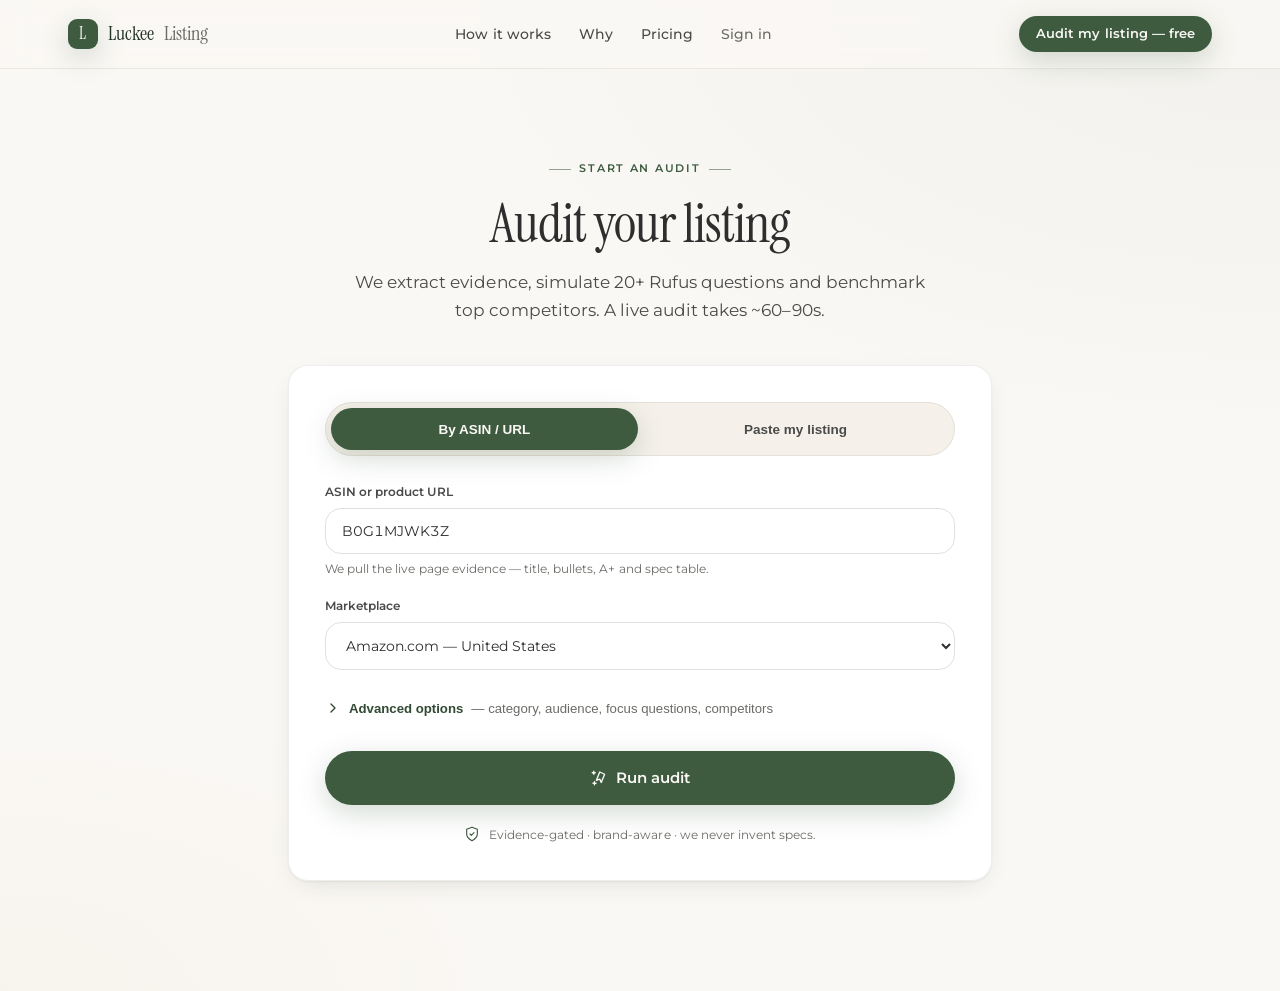
==== audit.html @ 6fea8f7f "Luckee Listing — interactive prototype (landing · audit · report · workspace) Static, no-build click" ====
<!DOCTYPE html>
<html lang="en">
<head>
  <meta charset="UTF-8">
  <meta name="viewport" content="width=device-width, initial-scale=1.0">
  <title>Audit your listing · Luckee Listing</title>
  <link rel="stylesheet" href="tokens.css">
  <style>
    /* ============================================================
       AUDIT — page-local polish, aligned to the landing (Art Dir. B)
       Elevated cards (crisp hairline + layered soft shadow + hover lift),
       eyebrow short-rule heads, confident serif scale, warm rhythm.
       All page-local. No edits to tokens.css / data.js / app.js.
       ============================================================ */
    :root {
      --b-hair: rgba(28,43,29,.08);
      --b-shadow-card: 0 1px 2px rgba(28,43,29,.05), 0 8px 28px -12px rgba(28,43,29,.18);
      --b-shadow-card-hover: 0 2px 4px rgba(28,43,29,.06), 0 24px 56px -20px rgba(28,43,29,.34);
      --b-ease: cubic-bezier(.22,.61,.36,1);
    }

    body { overflow-x: hidden; }
    main { overflow-x: clip; }

    /* ---- Page-local layout (centered single column) ---- */
    .audit-wrap { max-width: 760px; margin: 0 auto; padding: 0 28px; }
    .audit-section { padding: 84px 0 110px; }

    /* ---- Section head — eyebrow short-rule treatment (matches landing .sec-head) ---- */
    .audit-head { text-align: center; margin-bottom: 42px; }
    .audit-head .eyebrow {
      display: inline-flex; align-items: center; justify-content: center; gap: 8px;
      margin-bottom: 18px;
    }
    .audit-head .eyebrow::before,
    .audit-head .eyebrow::after {
      content: ""; width: 22px; height: 1px; background: currentColor; opacity: .55; display: inline-block;
    }
    .audit-head h1 { margin-bottom: 16px; font-size: clamp(2.5rem, 4.6vw, 3.6rem); line-height: 1.04; letter-spacing: -.018em; }
    .audit-head .lede { max-width: 600px; margin: 0 auto; }

    /* ---- Elevated card primitive (crisp hairline + soft layered shadow) ---- */
    .audit-card {
      background: var(--card);
      border: 1px solid var(--b-hair);
      border-radius: var(--r-card);
      box-shadow: var(--b-shadow-card);
    }

    /* ---- Mode toggle ---- */
    .mode-tabs {
      background: var(--oat-200); border: 1px solid var(--b-hair);
      border-radius: var(--r-pill); padding: 5px; gap: 4px;
    }
    .mode-tabs .tab {
      flex: 1; justify-content: center; height: 42px; font-size: .9rem;
      transition: background .18s var(--b-ease), color .18s var(--b-ease), box-shadow .18s var(--b-ease), transform .12s var(--b-ease);
    }
    .mode-tabs .tab:not(.tab-active):hover { background: rgba(255,255,255,.7); color: var(--forest-700); }
    .mode-tabs .tab:active { transform: scale(.985); }

    .mode-block[hidden] { display: none; }
    .mode-block { animation: audFade .4s var(--b-ease) both; }
    @keyframes audFade { from { opacity: 0; transform: translateY(6px); } to { opacity: 1; transform: none; } }

    .field-help { font-size: .78rem; color: var(--muted); margin: 7px 0 0; line-height: 1.45; }

    /* ---- Advanced options ---- */
    .adv-toggle {
      display: inline-flex; align-items: center; gap: 8px; cursor: pointer;
      font-weight: 600; font-size: .88rem; color: var(--forest-700);
      background: transparent; border: 0; padding: 6px 0; user-select: none;
      transition: color .15s var(--b-ease);
    }
    .adv-toggle:hover { color: var(--forest-600); }
    .adv-toggle .chev { transition: transform .2s var(--b-ease); flex-shrink: 0; }
    .adv-toggle[aria-expanded="true"] .chev { transform: rotate(90deg); }
    .adv-body[hidden] { display: none; }
    .adv-body {
      margin-top: 18px; padding: 20px 20px 4px; border-radius: var(--r-input);
      background: var(--oat-100); border: 1px solid var(--b-hair);
      animation: audFade .35s var(--b-ease) both;
    }

    .reassure {
      display: flex; align-items: center; justify-content: center; gap: 9px;
      margin-top: 20px; font-size: .82rem; color: var(--muted); text-align: center;
    }
    .reassure svg { flex-shrink: 0; color: var(--forest-600); }

    /* ---- Field grid for paired inputs ---- */
    .field-grid { display: grid; grid-template-columns: 1fr 1fr; gap: 18px; }
    .field-grid .field + .field { margin-top: 0; }

    /* ============================================================
       STATE B — analysis in progress
       ============================================================ */
    .progress-head { display: flex; align-items: center; gap: 11px; margin-bottom: 6px; }
    .progress-head .mono { font-size: .92rem; color: var(--neutral-700); font-weight: 500; }
    .progress-sub { font-size: .84rem; color: var(--muted); margin-bottom: 24px; }

    /* honest demo note — matches landing's gold/info reassurance pill */
    .demo-note {
      align-items: flex-start; gap: 10px; margin: 0 0 22px; padding: 12px 15px;
      background: var(--info-bg); border: 1px solid #d4e1fb; border-radius: var(--r-input);
      font-size: .82rem; color: var(--info-600); line-height: 1.5;
    }
    .demo-note svg, .demo-note .di { flex-shrink: 0; color: var(--info-600); margin-top: 1px; }
    .demo-note b { font-weight: 700; }

    .phase-list { display: flex; flex-direction: column; gap: 2px; }
    .phase {
      display: flex; align-items: center; gap: 14px; padding: 13px 14px;
      border-bottom: 1px solid var(--b-hair); border-radius: 12px;
      transition: opacity .3s var(--b-ease), background .3s var(--b-ease);
    }
    .phase:last-child { border-bottom: 0; }
    .phase .ph-icon { width: 26px; height: 26px; flex-shrink: 0; display: grid; place-items: center; }
    .phase .ph-label { font-size: .94rem; font-weight: 500; color: var(--neutral-700); flex: 1; }
    .phase .ph-meta { font-size: .76rem; color: var(--muted); font-family: var(--mono); }

    .phase[data-state="pending"] { opacity: .5; }
    .phase[data-state="pending"] .ph-label { color: var(--muted); }
    .phase[data-state="active"] {
      background: var(--forest-050); border-bottom-color: transparent;
      box-shadow: inset 0 0 0 1px var(--forest-100);
    }
    .phase[data-state="active"] .ph-label { color: var(--forest-700); font-weight: 600; }
    .phase[data-state="active"] .ph-meta { color: var(--forest-600); }
    .phase[data-state="done"] .ph-label { color: var(--neutral-900); }

    /* spinner */
    .spinner {
      width: 18px; height: 18px; border-radius: 50%;
      border: 2px solid var(--forest-100); border-top-color: var(--forest-600);
      animation: spin .7s linear infinite;
    }
    @keyframes spin { to { transform: rotate(360deg); } }
    .ph-dot { width: 9px; height: 9px; border-radius: 50%; background: var(--oat-400); }
    .check { width: 26px; height: 26px; border-radius: 50%; background: var(--success-bg); display: grid; place-items: center; color: var(--success-600); }
    .check svg { width: 15px; height: 15px; }

    /* ---- Evidence pack (elevated card, refined rows) ---- */
    .evidence-card { margin-top: 22px; overflow: hidden; }
    .evidence-card .ev-head {
      display: flex; align-items: center; justify-content: space-between;
      padding: 17px 22px; border-bottom: 1px solid var(--b-hair); background: var(--oat-100);
    }
    .ev-title { font-size: .72rem; font-weight: 700; letter-spacing: .12em; text-transform: uppercase; color: var(--forest-600); }
    .ev-count { font-size: .76rem; color: var(--muted); font-family: var(--mono); }
    .ev-rows { padding: 8px 10px; }
    .ev-row {
      display: flex; align-items: center; justify-content: space-between; gap: 16px;
      padding: 13px 14px; border-radius: var(--r-sm);
      transition: background .15s var(--b-ease);
    }
    .ev-row:hover { background: var(--oat-100); }
    .ev-row + .ev-row { border-top: 1px solid var(--b-hair); }
    .ev-row .ev-body { flex: 1; min-width: 0; }
    .ev-row .ev-sec { font-size: .9rem; font-weight: 600; color: var(--neutral-900); }
    .ev-row .ev-sum { font-size: .78rem; color: var(--muted); line-height: 1.45; margin-top: 3px; }
    .ev-row .chip { flex-shrink: 0; }
    .ev-placeholder { padding: 26px 14px; text-align: center; color: var(--muted); font-size: .84rem; }

    .progress-cta { text-align: center; margin-top: 34px; }
    .progress-cta[hidden] { display: none; }
    .progress-cta .pc-note { font-size: .82rem; color: var(--muted); margin-top: 14px; }

    .state-block[hidden] { display: none; }

    /* scroll-reveal is provided by app.js (data-reveal → .reveal/fadeUp);
       only neutralize page-local entry animations under reduced-motion. */
    @media (prefers-reduced-motion: reduce) {
      .mode-block, .adv-body { animation: none !important; opacity: 1 !important; transform: none !important; }
    }

    @media (max-width: 768px) {
      .audit-wrap { padding: 0 20px; }
      .audit-section { padding: 52px 0 80px; }
      .field-grid { grid-template-columns: 1fr; }
      .audit-head .eyebrow::before, .audit-head .eyebrow::after { width: 16px; }
      .ev-head { padding: 15px 18px; }
      .ev-row { padding: 12px; }
    }
  </style>
</head>
<body class="has-atmos">
  <div id="nav"></div>

  <main class="audit-section">
    <div class="audit-wrap">

      <!-- ============================ STATE A — FORM ============================ -->
      <section id="audit-form" class="state-block">
        <div class="audit-head" data-reveal>
          <span class="eyebrow">Start an audit</span>
          <h1>Audit your listing</h1>
          <p class="lede muted">We extract evidence, simulate 20+ Rufus questions and benchmark top competitors. A live audit takes ~60–90s.</p>
        </div>

        <div class="audit-card card-pad-lg" data-reveal>
          <!-- mode toggle -->
          <div class="tabs mode-tabs" role="tablist">
            <button class="tab tab-active" id="mode-asin" type="button" role="tab" aria-selected="true">By ASIN / URL</button>
            <button class="tab" id="mode-paste" type="button" role="tab" aria-selected="false">Paste my listing</button>
          </div>

          <div style="margin-top:26px">
            <!-- MODE 1 — ASIN / URL -->
            <div class="mode-block" id="block-asin">
              <div class="field">
                <label class="label" for="asin">ASIN or product URL</label>
                <input class="input mono" id="asin" type="text" value="B0G1MJWK3Z" placeholder="B0… or https://www.amazon.com/dp/…">
                <p class="field-help">We pull the live page evidence — title, bullets, A+ and spec table.</p>
              </div>
              <div class="field">
                <label class="label" for="marketplace">Marketplace</label>
                <select class="select" id="marketplace">
                  <option value="US" selected>Amazon.com — United States</option>
                  <option value="UK">Amazon.co.uk — United Kingdom</option>
                  <option value="DE">Amazon.de — Germany</option>
                  <option value="JP">Amazon.co.jp — Japan</option>
                  <option value="CA">Amazon.ca — Canada</option>
                </select>
              </div>
            </div>

            <!-- MODE 2 — PASTE -->
            <div class="mode-block" id="block-paste" hidden>
              <div class="field">
                <label class="label" for="p-title">Title</label>
                <input class="input" id="p-title" type="text" placeholder="Your product title">
              </div>
              <div class="field">
                <label class="label" for="p-bullets">Bullet points <span class="muted" style="font-weight:400">(one per line)</span></label>
                <textarea class="textarea" id="p-bullets" placeholder="Bullet 1&#10;Bullet 2&#10;Bullet 3…"></textarea>
              </div>
              <div class="field">
                <label class="label" for="p-desc">Description</label>
                <textarea class="textarea" id="p-desc" placeholder="Product description"></textarea>
              </div>
              <div class="field">
                <label class="label" for="p-aplus">A+ copy</label>
                <textarea class="textarea" id="p-aplus" placeholder="A+ / EBC module copy"></textarea>
              </div>
              <div class="field">
                <label class="label">A+ screenshots</label>
                <div class="upload-dropzone" id="dropzone">
                  <div class="row" style="justify-content:center;gap:10px">
                    <svg width="22" height="22" viewBox="0 0 24 24" fill="none" stroke="currentColor" stroke-width="1.6" stroke-linecap="round" stroke-linejoin="round"><rect x="3" y="3" width="18" height="18" rx="3"/><circle cx="8.5" cy="8.5" r="1.5"/><path d="m21 15-5-5L5 21"/></svg>
                    <span>Drop screenshots or click to upload</span>
                  </div>
                </div>
              </div>
            </div>

            <!-- ADVANCED OPTIONS -->
            <div style="margin-top:24px">
              <button class="adv-toggle" id="adv-toggle" type="button" aria-expanded="false">
                <svg class="chev" width="16" height="16" viewBox="0 0 24 24" fill="none" stroke="currentColor" stroke-width="2" stroke-linecap="round" stroke-linejoin="round"><path d="m9 18 6-6-6-6"/></svg>
                Advanced options
                <span class="muted" style="font-weight:400">— category, audience, focus questions, competitors</span>
              </button>
              <div class="adv-body" id="adv-body" hidden>
                <p class="field-help" style="margin:0 0 18px">Optional — these sharpen the audit: <b>Category</b> picks the right competitor set, <b>Focus questions</b> steer the Q&amp;A simulation, and <b>Competitor ASINs</b> improve gap ranking.</p>
                <div class="field-grid">
                  <div class="field">
                    <label class="label" for="a-category">Category</label>
                    <input class="input" id="a-category" type="text" placeholder="e.g. Hair Styling Tools">
                  </div>
                  <div class="field">
                    <label class="label" for="a-audience">Target audience</label>
                    <input class="input" id="a-audience" type="text" placeholder="e.g. women with thick hair">
                  </div>
                </div>
                <div class="field" style="margin-top:18px">
                  <label class="label" for="a-focus">Focus questions <span class="muted" style="font-weight:400">(one per line)</span></label>
                  <textarea class="textarea" id="a-focus" placeholder="What buyer questions matter most? e.g. Is it good for thick hair?"></textarea>
                </div>
                <div class="field" style="margin-top:18px">
                  <label class="label" for="a-competitors">Competitor ASINs</label>
                  <input class="input mono" id="a-competitors" type="text" placeholder="B0…, B0…, B0…">
                </div>
                <div class="field" style="margin-top:18px">
                  <label class="label" for="a-keywords">Keywords</label>
                  <input class="input" id="a-keywords" type="text" placeholder="blow dryer brush, hot air brush, …">
                </div>
              </div>
            </div>

            <!-- RUN -->
            <button class="btn btn-primary btn-lg btn-block" id="run" type="button" style="margin-top:28px">
              <svg width="18" height="18" viewBox="0 0 24 24" fill="none" stroke="currentColor" stroke-width="1.8" stroke-linecap="round" stroke-linejoin="round"><path d="M5 3v4M3 5h4M6 17v4M4 19h4"/><path d="M13 4 8.5 15 13 13.5 15 18l4.5-11L13 4Z"/></svg>
              Run audit
            </button>

            <div class="reassure">
              <svg width="16" height="16" viewBox="0 0 24 24" fill="none" stroke="currentColor" stroke-width="1.7" stroke-linecap="round" stroke-linejoin="round"><path d="M12 22s8-4 8-10V5l-8-3-8 3v7c0 6 8 10 8 10Z"/><path d="m9 12 2 2 4-4"/></svg>
              <span>Evidence-gated · brand-aware · we never invent specs.</span>
            </div>
          </div>
        </div>
      </section>

      <!-- ======================= STATE B — IN PROGRESS ======================= -->
      <section id="audit-progress" class="state-block" hidden>
        <div class="audit-head" data-reveal>
          <span class="eyebrow">Working</span>
          <h1>Analyzing your listing</h1>
          <p class="lede muted">Pulling real page evidence, simulating shopper questions and benchmarking. This demo runs in a few seconds.</p>
        </div>

        <div class="audit-card card-pad-lg" data-reveal>
          <div class="progress-head">
            <span class="live-dot"></span>
            <span class="mono">Analyzing <strong id="prog-asin">B0G1MJWK3Z</strong> · <span id="prog-mkt">US</span></span>
          </div>
          <p class="progress-sub">Evidence-gated pipeline running — every finding will be traced to extracted page evidence.</p>
          <div class="demo-note" id="demo-note" style="display:none"></div>

          <div class="phase-list" id="phase-list"></div>
        </div>

        <!-- Evidence pack fills in row-by-row -->
        <div class="audit-card evidence-card" id="evidence-card" data-reveal>
          <div class="ev-head">
            <span class="ev-title">Evidence Pack</span>
            <span class="ev-count" id="ev-count">0 / 6 sections</span>
          </div>
          <div class="ev-rows" id="ev-rows">
            <div class="ev-placeholder" id="ev-placeholder">Waiting for extraction to begin…</div>
          </div>
        </div>

        <div class="progress-cta" id="progress-cta" hidden>
          <a class="btn btn-primary btn-lg" id="view-report" href="report.html">
            View report
            <svg width="18" height="18" viewBox="0 0 24 24" fill="none" stroke="currentColor" stroke-width="1.8" stroke-linecap="round" stroke-linejoin="round"><path d="M5 12h14M13 6l6 6-6 6"/></svg>
          </a>
          <p class="pc-note">Audit complete · 6 evidence sections · 20 questions simulated</p>
        </div>
      </section>

    </div>
  </main>

  <script src="data.js"></script>
  <script src="app.js"></script>
  <script>
    (function () {
      const D = window.LUCKEE_DATA;
      const L = window.Luckee;

      /* ---- inject marketing nav ---- */
      document.getElementById('nav').innerHTML = L.topNav('');

      /* ---- prefill ASIN from ?asin= ---- */
      const params = new URLSearchParams(location.search);
      const asinParam = params.get('asin');
      if (asinParam) document.getElementById('asin').value = asinParam;
      const mktParam = params.get('marketplace');
      if (mktParam) { const ms = document.getElementById('marketplace'); if ([...ms.options].some(o => o.value === mktParam)) ms.value = mktParam; }

      /* ---- inline field validation helper ---- */
      function fieldError(input, msg) {
        input.style.borderColor = 'var(--error-600)';
        input.style.boxShadow = '0 0 0 3px rgba(220,40,40,.12)';
        let err = input.parentNode.querySelector('.field-err');
        if (!err) {
          err = document.createElement('div');
          err.className = 'field-err'; err.setAttribute('role', 'alert');
          err.style.cssText = 'color:var(--error-600);font-size:.8rem;margin-top:6px;font-weight:500';
          input.parentNode.appendChild(err);
        }
        err.textContent = msg;
        input.focus();
        input.addEventListener('input', function clr() {
          input.style.borderColor = ''; input.style.boxShadow = '';
          if (err && err.parentNode) err.remove();
          input.removeEventListener('input', clr);
        });
      }

      /* ============================ MODE TOGGLE ============================ */
      const modeAsin = document.getElementById('mode-asin');
      const modePaste = document.getElementById('mode-paste');
      const blockAsin = document.getElementById('block-asin');
      const blockPaste = document.getElementById('block-paste');

      function setMode(paste) {
        modeAsin.classList.toggle('tab-active', !paste);
        modePaste.classList.toggle('tab-active', paste);
        modeAsin.setAttribute('aria-selected', String(!paste));
        modePaste.setAttribute('aria-selected', String(paste));
        blockAsin.hidden = paste;
        blockPaste.hidden = !paste;
      }
      modeAsin.addEventListener('click', () => setMode(false));
      modePaste.addEventListener('click', () => setMode(true));

      /* ============================ ADVANCED ============================ */
      const advToggle = document.getElementById('adv-toggle');
      const advBody = document.getElementById('adv-body');
      advToggle.addEventListener('click', () => {
        const open = advToggle.getAttribute('aria-expanded') === 'true';
        advToggle.setAttribute('aria-expanded', String(!open));
        advBody.hidden = open;
        // when opening, keep the new fields + Run button reachable
        if (!open) requestAnimationFrame(() => advBody.scrollIntoView({ behavior: 'smooth', block: 'nearest' }));
      });

      /* dropzone is decorative — click acknowledges */
      const dz = document.getElementById('dropzone');
      if (dz) dz.addEventListener('click', () => { /* prototype: no real upload */ });

      /* ============================ RUN → STATE B ============================ */
      const formEl = document.getElementById('audit-form');
      const progEl = document.getElementById('audit-progress');
      const runBtn = document.getElementById('run');

      const PHASES = [
        { label: 'Extracting listing evidence', meta: 'title · bullets · A+ · spec table' },
        { label: 'Reading A+ images (13 detected)', meta: '13 modules' },
        { label: 'Simulating Rufus Q&A (20+ questions)', meta: '20 questions · 5 areas' },
        { label: 'Benchmarking top competitors', meta: '3 competitors' },
        { label: 'Building optimization plan', meta: 'P0 · P1 · P2' }
      ];

      const phaseList = document.getElementById('phase-list');
      const evRows = document.getElementById('ev-rows');
      const evPlaceholder = document.getElementById('ev-placeholder');
      const evCount = document.getElementById('ev-count');
      const progCta = document.getElementById('progress-cta');

      const RETRIEVAL = {
        retrieved: { cls: 'chip-clear', label: 'Retrieved' },
        partially_retrieved: { cls: 'chip-partial', label: 'Partial' },
        not_available: { cls: 'chip-conflict', label: 'Not available' }
      };
      function retrievalChip(status) {
        const r = RETRIEVAL[status] || RETRIEVAL.not_available;
        return `<span class="chip ${r.cls}"><span class="dot"></span>${r.label}</span>`;
      }

      const CHECK_SVG = `<svg viewBox="0 0 24 24" fill="none" stroke="currentColor" stroke-width="3" stroke-linecap="round" stroke-linejoin="round"><path d="m5 13 4 4L19 7"/></svg>`;

      function renderPhases() {
        phaseList.innerHTML = PHASES.map((p, i) => `
          <div class="phase" data-state="pending" data-i="${i}">
            <div class="ph-icon"><span class="ph-dot"></span></div>
            <span class="ph-label">${L.esc(p.label)}</span>
            <span class="ph-meta">${L.esc(p.meta)}</span>
          </div>`).join('');
      }

      function setPhaseState(i, state) {
        const el = phaseList.querySelector(`.phase[data-i="${i}"]`);
        if (!el) return;
        el.setAttribute('data-state', state);
        const icon = el.querySelector('.ph-icon');
        if (state === 'active') icon.innerHTML = `<span class="spinner"></span>`;
        else if (state === 'done') icon.innerHTML = `<span class="check">${CHECK_SVG}</span>`;
        else icon.innerHTML = `<span class="ph-dot"></span>`;
      }

      let evIndex = 0;
      const evSections = D.evidencePack.sections;
      function appendEvidenceRow() {
        if (evIndex >= evSections.length) return;
        if (evPlaceholder && evPlaceholder.parentNode) evPlaceholder.remove();
        const s = evSections[evIndex];
        const row = document.createElement('div');
        row.className = 'ev-row reveal';
        row.innerHTML = `
          <div class="ev-body">
            <div class="ev-sec">${L.esc(s.section)}</div>
            <div class="ev-sum">${L.esc(s.summary)}</div>
          </div>
          ${retrievalChip(s.status)}`;
        evRows.appendChild(row);
        evIndex++;
        evCount.textContent = evIndex + ' / ' + evSections.length + ' sections';
      }

      function runSequence() {
        renderPhases();
        const PHASE_MS = 750;
        let cur = 0;

        // kick off the first phase immediately as "active"
        setPhaseState(0, 'active');

        // Evidence pack fills row-by-row once phase 1 (extraction) is underway.
        // Spread the 6 sections across the early phases so the panel fills as work proceeds.
        let evTimer = null;

        function startEvidenceFill() {
          appendEvidenceRow();
          evTimer = setInterval(() => {
            appendEvidenceRow();
            if (evIndex >= evSections.length && evTimer) { clearInterval(evTimer); evTimer = null; }
          }, 360);
        }
        // begin filling shortly after extraction starts
        setTimeout(startEvidenceFill, 280);

        function step() {
          // complete current
          setPhaseState(cur, 'done');
          cur++;
          if (cur < PHASES.length) {
            setPhaseState(cur, 'active');
            setTimeout(step, PHASE_MS);
          } else {
            finish();
          }
        }
        setTimeout(step, PHASE_MS);

        function finish() {
          // make sure evidence is fully filled
          if (evTimer) { clearInterval(evTimer); evTimer = null; }
          while (evIndex < evSections.length) appendEvidenceRow();
          progCta.hidden = false;
          progCta.classList.add('reveal');
          // gently bring the CTA into view
          progCta.scrollIntoView({ behavior: 'smooth', block: 'center' });
        }
      }

      runBtn.addEventListener('click', () => {
        const pasteMode = !blockPaste.hidden;

        // ---- light validation ----
        if (!pasteMode) {
          const asinInput = document.getElementById('asin');
          if (!asinInput.value.trim()) return fieldError(asinInput, 'Enter an ASIN or Amazon URL to audit.');
        } else {
          const titleInput = document.getElementById('p-title');
          if (!titleInput.value.trim()) return fieldError(titleInput, 'Paste at least your product title to run a copy diagnosis.');
        }

        // reflect chosen ASIN / marketplace in the progress header
        const asinVal = (document.getElementById('asin').value || 'B0G1MJWK3Z').trim();
        const mktVal = document.getElementById('marketplace').value || 'US';
        document.getElementById('prog-asin').textContent = pasteMode ? D.product.asin : asinVal;
        document.getElementById('prog-mkt').textContent = pasteMode ? D.product.country : mktVal;

        // ---- honest demo note when input isn't the pre-computed sample ----
        const demo = document.getElementById('demo-note');
        const isSample = !pasteMode && asinVal.toUpperCase().includes(D.product.asin);
        if (demo) {
          if (isSample) { demo.style.display = 'none'; }
          else {
            demo.style.display = 'flex';
            demo.innerHTML = '<svg class="di" width="16" height="16" viewBox="0 0 24 24" fill="none" stroke="currentColor" stroke-width="1.9" stroke-linecap="round" stroke-linejoin="round" aria-hidden="true"><circle cx="12" cy="12" r="10"/><path d="M12 16v-4M12 8h.01"/></svg><span><b>Demo.</b> Live extraction isn\'t connected in this prototype — showing a pre-computed sample audit for '
              + L.esc(D.product.brand) + ' (' + L.esc(D.product.asin) + ' · ' + L.esc(D.product.country) + ').</span>';
          }
        }

        formEl.hidden = true;
        progEl.hidden = false;
        window.scrollTo({ top: 0, behavior: 'smooth' });
        runSequence();
      });
    })();
  </script>
</body>
</html>
---- tokens.css ----
/* ============================================================
   Luckee Listing — Design tokens + shared components
   Luckee 2.0 VI: forest green + oat cream · Instrument Serif × Montserrat
   "Rational productivity + 亲和力" — calm, warm, organic SaaS
   ============================================================ */

@import url('https://fonts.googleapis.com/css2?family=Instrument+Serif:ital@0;1&family=Montserrat:wght@300;400;500;600;700&family=JetBrains+Mono:wght@400;500;600&display=swap');

:root {
  /* ---- Brand greens ---- */
  --forest-900: #1C2B1D;
  --forest-800: #233324;
  --forest-700: #324933;
  --forest-600: #3E5B3F;   /* primary */
  --forest-500: #4d704e;
  --forest-300: #9cbf9d;
  --forest-100: #D9E8DA;   /* accent / hover */
  --forest-050: #EDF4ED;

  /* ---- Oat / neutrals ---- */
  --oat-100: #FAF8F5;      /* page canvas */
  --oat-200: #F5F1EA;      /* secondary surface */
  --oat-250: #EEEBE7;      /* rails */
  --oat-400: #E4DED4;
  --card: #FFFFFF;
  --neutral-900: #2E2E2E;  /* text */
  --neutral-700: #4a4a4a;
  --muted: #6b6b66;
  --border: #E0E0E0;
  --border-soft: #ebe7e0;

  /* ---- Status ---- */
  --success-600: #059467;
  --success-bg: #E8F6EF;
  --warning-600: #DB7706; --warning-bg: #FCF1E2;
  --error-600:  #DC2828;  --error-bg:  #FBEAEA;
  --info-600:   #2563EB;  --info-bg:   #EAF1FE;
  --neutral-bg: #F0EEE9;
  --premium-gold: #C9A84C;
  --premium-gold-light: #E8C96A;

  /* ---- Type ---- */
  --serif: 'Instrument Serif', Georgia, 'Times New Roman', serif;
  --sans: 'Montserrat', -apple-system, BlinkMacSystemFont, system-ui, sans-serif;
  --mono: 'JetBrains Mono', ui-monospace, 'SFMono-Regular', monospace;

  /* ---- Radius ---- */
  --r-input: 16px;
  --r-card: 20px;
  --r-sheet: 28px;
  --r-pill: 9999px;
  --r-sm: 10px;

  /* ---- Shadow ---- */
  --sh-sm: 0 2px 8px rgba(0,0,0,.04);
  --sh-md: 0 4px 24px rgba(0,0,0,.06);
  --sh-lg: 0 8px 40px rgba(0,0,0,.10);
  --sh-brand: 0 8px 28px rgba(61,90,62,.22);

  /* ---- Motion ---- */
  --ease: cubic-bezier(.4,0,.2,1);
  --maxw: 1200px;
}

* { box-sizing: border-box; }
html { font-size: 15px; -webkit-font-smoothing: antialiased; text-rendering: optimizeLegibility; scroll-behavior: smooth; }
body {
  margin: 0;
  font-family: var(--sans);
  font-weight: 400;
  color: var(--neutral-900);
  background: var(--oat-100);
  line-height: 1.55;
  letter-spacing: .002em;
}

/* Organic atmosphere on the light canvas — extremely subtle green wash */
body.has-atmos {
  background:
    radial-gradient(120% 80% at 100% 0%, rgba(61,90,62,.05), transparent 55%),
    radial-gradient(90% 60% at 0% 100%, rgba(201,168,76,.045), transparent 50%),
    var(--oat-100);
  background-repeat: no-repeat;
}

/* Grain overlay utility (for dark hero blocks) */
.grain::after {
  content: ""; position: absolute; inset: 0; pointer-events: none; opacity: .5; mix-blend-mode: overlay;
  background-image: url("data:image/svg+xml,%3Csvg xmlns='http://www.w3.org/2000/svg' width='160' height='160'%3E%3Cfilter id='n'%3E%3CfeTurbulence type='fractalNoise' baseFrequency='.9' numOctaves='2' stitchTiles='stitch'/%3E%3C/filter%3E%3Crect width='100%25' height='100%25' filter='url(%23n)' opacity='.5'/%3E%3C/svg%3E");
}

/* ---- Typography ---- */
h1,h2,h3,h4 { font-family: var(--serif); font-weight: 400; letter-spacing: -.01em; line-height: 1.08; margin: 0; color: var(--neutral-900); }
h1 { font-size: clamp(2.6rem, 5vw, 4.1rem); }
h2 { font-size: clamp(1.9rem, 3.2vw, 2.7rem); }
h3 { font-size: 1.4rem; }
p { margin: 0 0 1rem; }
a { color: inherit; text-decoration: none; }
.serif { font-family: var(--serif); }
.mono { font-family: var(--mono); font-variant-numeric: tabular-nums; }
.muted { color: var(--muted); }
.eyebrow {
  font-family: var(--sans); font-weight: 600; font-size: .72rem; letter-spacing: .16em;
  text-transform: uppercase; color: var(--forest-600);
}
.eyebrow.on-dark { color: var(--forest-300); }
.lede { font-size: 1.15rem; color: var(--neutral-700); line-height: 1.6; }

/* ---- Layout ---- */
.container { width: 100%; max-width: var(--maxw); margin: 0 auto; padding: 0 28px; }
.container-wide { max-width: 1320px; }
.section { padding: 88px 0; position: relative; }
.section-sm { padding: 56px 0; }
.stack > * + * { margin-top: var(--gap, 1rem); }
.row { display: flex; align-items: center; gap: 12px; }
.row-between { display: flex; align-items: center; justify-content: space-between; gap: 16px; }
.grid { display: grid; gap: 20px; }
.wrap { flex-wrap: wrap; }

/* ---- Buttons (always pill) ---- */
.btn {
  display: inline-flex; align-items: center; justify-content: center; gap: 8px;
  font-family: var(--sans); font-weight: 600; font-size: .92rem;
  height: 44px; padding: 0 22px; border-radius: var(--r-pill);
  border: 1px solid transparent; cursor: pointer; white-space: nowrap;
  transition: transform .15s var(--ease), background .15s var(--ease), box-shadow .15s var(--ease), color .15s var(--ease), border-color .15s var(--ease);
}
.btn:hover { transform: translateY(-1px); }
.btn:active { transform: scale(.97); }
.btn-lg { height: 54px; padding: 0 30px; font-size: 1rem; }
.btn-sm { height: 36px; padding: 0 16px; font-size: .84rem; }
.btn-primary { background: var(--forest-600); color: var(--oat-100); box-shadow: var(--sh-brand); }
.btn-primary:hover { background: var(--forest-700); }
.btn-outline { background: transparent; border-color: rgba(61,90,62,.3); color: var(--forest-700); }
.btn-outline:hover { background: var(--forest-050); border-color: var(--forest-600); }
.btn-ghost { background: transparent; color: var(--neutral-700); }
.btn-ghost:hover { background: var(--oat-250); }
.btn-gold { background: var(--premium-gold); color: var(--forest-900); }
.btn-on-dark { background: var(--oat-100); color: var(--forest-800); }
.btn-on-dark:hover { background: #fff; }
.btn-block { width: 100%; }

/* ---- Cards ---- */
.card { background: var(--card); border: 1px solid var(--border-soft); border-radius: var(--r-card); box-shadow: var(--sh-md); }
.card-flat { background: var(--card); border: 1px solid var(--border); border-radius: var(--r-card); }
.card-pad { padding: 28px; }
.card-pad-lg { padding: 36px; }

/* ---- Chips / labels ---- */
.chip {
  display: inline-flex; align-items: center; gap: 6px; height: 24px; padding: 0 10px;
  border-radius: var(--r-pill); font-size: .72rem; font-weight: 600; letter-spacing: .02em;
  font-family: var(--sans); line-height: 1; white-space: nowrap;
}
.chip .dot { width: 6px; height: 6px; border-radius: 50%; background: currentColor; }
.chip-clear   { background: var(--success-bg); color: var(--success-600); }
.chip-partial { background: var(--warning-bg); color: var(--warning-600); }
.chip-unknown { background: var(--neutral-bg); color: var(--muted); }
.chip-conflict{ background: var(--error-bg);   color: var(--error-600); }
.risk-high { background: var(--error-bg);   color: var(--error-600); }
.risk-med  { background: var(--warning-bg); color: var(--warning-600); }
.risk-low  { background: var(--success-bg); color: var(--success-600); }
.prio { font-family: var(--mono); font-weight: 600; }
.prio-p0 { background: var(--error-bg);   color: var(--error-600); }
.prio-p1 { background: var(--warning-bg); color: var(--warning-600); }
.prio-p2 { background: var(--forest-050); color: var(--forest-600); }
.tag {
  display: inline-flex; align-items: center; height: 22px; padding: 0 9px; border-radius: 7px;
  font-size: .72rem; font-weight: 500; font-family: var(--mono);
  background: var(--oat-200); color: var(--neutral-700); border: 1px solid var(--border-soft);
}
.tag-kw { background: var(--forest-050); color: var(--forest-700); border-color: var(--forest-100); }
.tag-scn { background: #eef4fb; color: #2f5e96; border-color: #dbe8f6; }
.tag-usp { background: #f6f0e2; color: #8a6d23; border-color: #ecdfc0; }
.badge {
  display: inline-flex; align-items: center; gap: 6px; padding: 4px 12px; border-radius: var(--r-pill);
  font-size: .76rem; font-weight: 600; background: var(--forest-050); color: var(--forest-700);
  border: 1px solid var(--forest-100);
}
.badge-trust { background: rgba(255,255,255,.08); color: var(--forest-100); border-color: rgba(217,232,218,.25); }

/* ---- Top navigation ---- */
.nav {
  position: sticky; top: 0; z-index: 40;
  background: rgba(250,248,245,.82); backdrop-filter: blur(14px);
  border-bottom: 1px solid var(--border-soft);
}
.nav-inner { height: 68px; display: flex; align-items: center; justify-content: space-between; }
.brand { display: flex; align-items: center; gap: 10px; font-family: var(--serif); font-size: 1.3rem; color: var(--forest-800); }
.brand .mark {
  width: 30px; height: 30px; border-radius: 9px; background: var(--forest-600); color: var(--oat-100);
  display: grid; place-items: center; font-family: var(--serif); font-size: 1.1rem; box-shadow: var(--sh-brand);
}
.nav-links { display: flex; align-items: center; gap: 28px; }
.nav-links a { font-size: .9rem; font-weight: 500; color: var(--neutral-700); transition: color .15s; }
.nav-links a:hover { color: var(--forest-600); }

/* app header (report / workspace) */
.appbar { background: var(--card); border-bottom: 1px solid var(--border); position: sticky; top: 0; z-index: 40; }
.steps { display: flex; align-items: center; gap: 8px; font-size: .82rem; font-weight: 500; color: var(--muted); }
.steps .step.active { color: var(--forest-600); font-weight: 600; }
.steps .step.done { color: var(--neutral-700); }
.steps .sep { color: var(--border); }

/* ---- Tables ---- */
.table { width: 100%; border-collapse: separate; border-spacing: 0; font-size: .9rem; }
.table th {
  text-align: left; font-family: var(--sans); font-weight: 600; font-size: .74rem; letter-spacing: .06em;
  text-transform: uppercase; color: var(--forest-700); padding: 12px 14px;
  background: color-mix(in srgb, var(--forest-600) 9%, white); border-bottom: 1px solid var(--border);
}
.table td { padding: 13px 14px; border-bottom: 1px solid var(--border-soft); vertical-align: top; }
.table tr:last-child td { border-bottom: none; }
.table tbody tr { transition: background .12s; }
.table tbody tr:hover { background: var(--oat-200); }
.table-card { background: var(--card); border: 1px solid var(--border); border-radius: var(--r-card); overflow: hidden; }

/* ---- Inputs ---- */
.input, .select, .textarea {
  width: 100%; font-family: var(--sans); font-size: .95rem; color: var(--neutral-900);
  background: var(--card); border: 1px solid var(--border); border-radius: var(--r-input);
  padding: 13px 16px; transition: border-color .15s, box-shadow .15s; outline: none;
}
.input:focus, .select:focus, .textarea:focus { border-color: var(--forest-600); box-shadow: 0 0 0 3px rgba(61,90,62,.14); }
.textarea { resize: vertical; min-height: 90px; line-height: 1.5; }
.label { display: block; font-size: .82rem; font-weight: 600; color: var(--neutral-700); margin-bottom: 7px; }
.field + .field { margin-top: 18px; }

.upload-dropzone {
  border: 2px dashed var(--border); border-radius: var(--r-input); background: var(--oat-200);
  padding: 30px; text-align: center; color: var(--muted); transition: .15s var(--ease); cursor: pointer;
}
.upload-dropzone:hover { border-color: var(--forest-600); background: var(--forest-050); color: var(--forest-700); }

/* ---- Tabs ---- */
.tabs { display: flex; gap: 6px; }
.tab {
  display: inline-flex; align-items: center; gap: 8px; height: 42px; padding: 0 16px;
  border-radius: var(--r-pill); font-size: .9rem; font-weight: 600; color: var(--neutral-700);
  background: transparent; border: 1px solid transparent; cursor: pointer; transition: .15s var(--ease);
}
.tab:hover { background: var(--oat-250); }
.tab-active { background: var(--forest-600); color: var(--oat-100); box-shadow: var(--sh-brand); }
.tab-active .chip { background: rgba(255,255,255,.16); color: var(--oat-100); }

/* ---- Diff ---- */
.diff-add { background: rgba(5,148,103,.16); color: #04603f; border-radius: 4px; padding: .5px 3px; box-decoration-break: clone; -webkit-box-decoration-break: clone; }
.diff-del { background: rgba(220,40,40,.12); color: var(--error-600); text-decoration: line-through; border-radius: 4px; padding: .5px 3px; box-decoration-break: clone; -webkit-box-decoration-break: clone; }
.pdp-pane { background: var(--oat-100); border: 1px solid var(--border); border-radius: var(--r-input); padding: 20px; }
.pdp-pane.optimized { background: var(--forest-050); border-color: var(--forest-100); }
.pane-label { font-size: .68rem; font-weight: 700; letter-spacing: .12em; text-transform: uppercase; color: var(--muted); margin-bottom: 10px; }

/* ---- Score ring ---- */
.score-ring { --p: 60; width: 92px; height: 92px; border-radius: 50%;
  background: conic-gradient(var(--forest-600) calc(var(--p)*1%), var(--oat-250) 0);
  display: grid; place-items: center; }
.score-ring .inner { width: 72px; height: 72px; border-radius: 50%; background: var(--card); display: grid; place-items: center; text-align: center; }
.score-ring .num { font-family: var(--serif); font-size: 1.5rem; line-height: 1; color: var(--forest-700); }
.score-ring .den { font-size: .62rem; color: var(--muted); }

/* ---- Divider / misc ---- */
.hr { height: 1px; background: var(--border-soft); border: 0; margin: 0; }
.dot-sep { color: var(--border); }
.kicker-num { font-family: var(--mono); font-size: .8rem; color: var(--forest-600); font-weight: 600; }

/* ---- Animations ---- */
@keyframes fadeUp { from { opacity: 0; transform: translateY(14px); } to { opacity: 1; transform: none; } }
@keyframes shimmer { 0% { background-position: -400px 0; } 100% { background-position: 400px 0; } }
@keyframes pulseDot { 0%,100% { opacity: 1; } 50% { opacity: .35; } }
.reveal { opacity: 0; animation: fadeUp .7s var(--ease) forwards; }
.skeleton { background: linear-gradient(90deg, var(--oat-200) 25%, var(--oat-250) 37%, var(--oat-200) 63%); background-size: 800px 100%; animation: shimmer 1.4s infinite linear; border-radius: 8px; }
.live-dot { width: 8px; height: 8px; border-radius: 50%; background: var(--success-600); animation: pulseDot 1.2s infinite var(--ease); }

/* ---- Accessibility: screen-reader only ---- */
.sr-only { position: absolute; width: 1px; height: 1px; padding: 0; margin: -1px; overflow: hidden; clip: rect(0,0,0,0); white-space: nowrap; border: 0; }

/* ---- Accessibility: focus ---- */
:focus-visible { outline: 2px solid var(--forest-600); outline-offset: 2px; border-radius: 6px; }
a:focus:not(:focus-visible), button:focus:not(:focus-visible) { outline: none; }
.btn:focus-visible, .tab:focus-visible { outline-offset: 3px; }
/* on the dark hero, use a light ring for contrast */
.hero :focus-visible, .footer :focus-visible, .cta-bar :focus-visible { outline-color: var(--oat-100); }

/* ---- Reduced motion ---- */
@media (prefers-reduced-motion: reduce) {
  *, *::before, *::after {
    animation-duration: .001ms !important; animation-iteration-count: 1 !important;
    transition-duration: .001ms !important; scroll-behavior: auto !important;
  }
  .reveal { opacity: 1 !important; transform: none !important; }
}

/* ---- Responsive nav CTA label (prevents 320px overflow) ---- */
.cta-short { display: none; }
@media (max-width: 520px) {
  .cta-full { display: none; }
  .cta-short { display: inline; }
  .nav-inner .btn { padding: 0 14px; }
  .container { padding: 0 18px; }
}

/* ---- Footer ---- */
.footer { background: var(--forest-900); color: var(--oat-200); position: relative; overflow: hidden; }
.footer a { color: var(--forest-100); }
.footer a:hover { color: #fff; }

/* ---- Responsive ---- */
@media (max-width: 920px) {
  .nav-links { display: none; }
  .section { padding: 60px 0; }
  .hide-sm { display: none !important; }
}
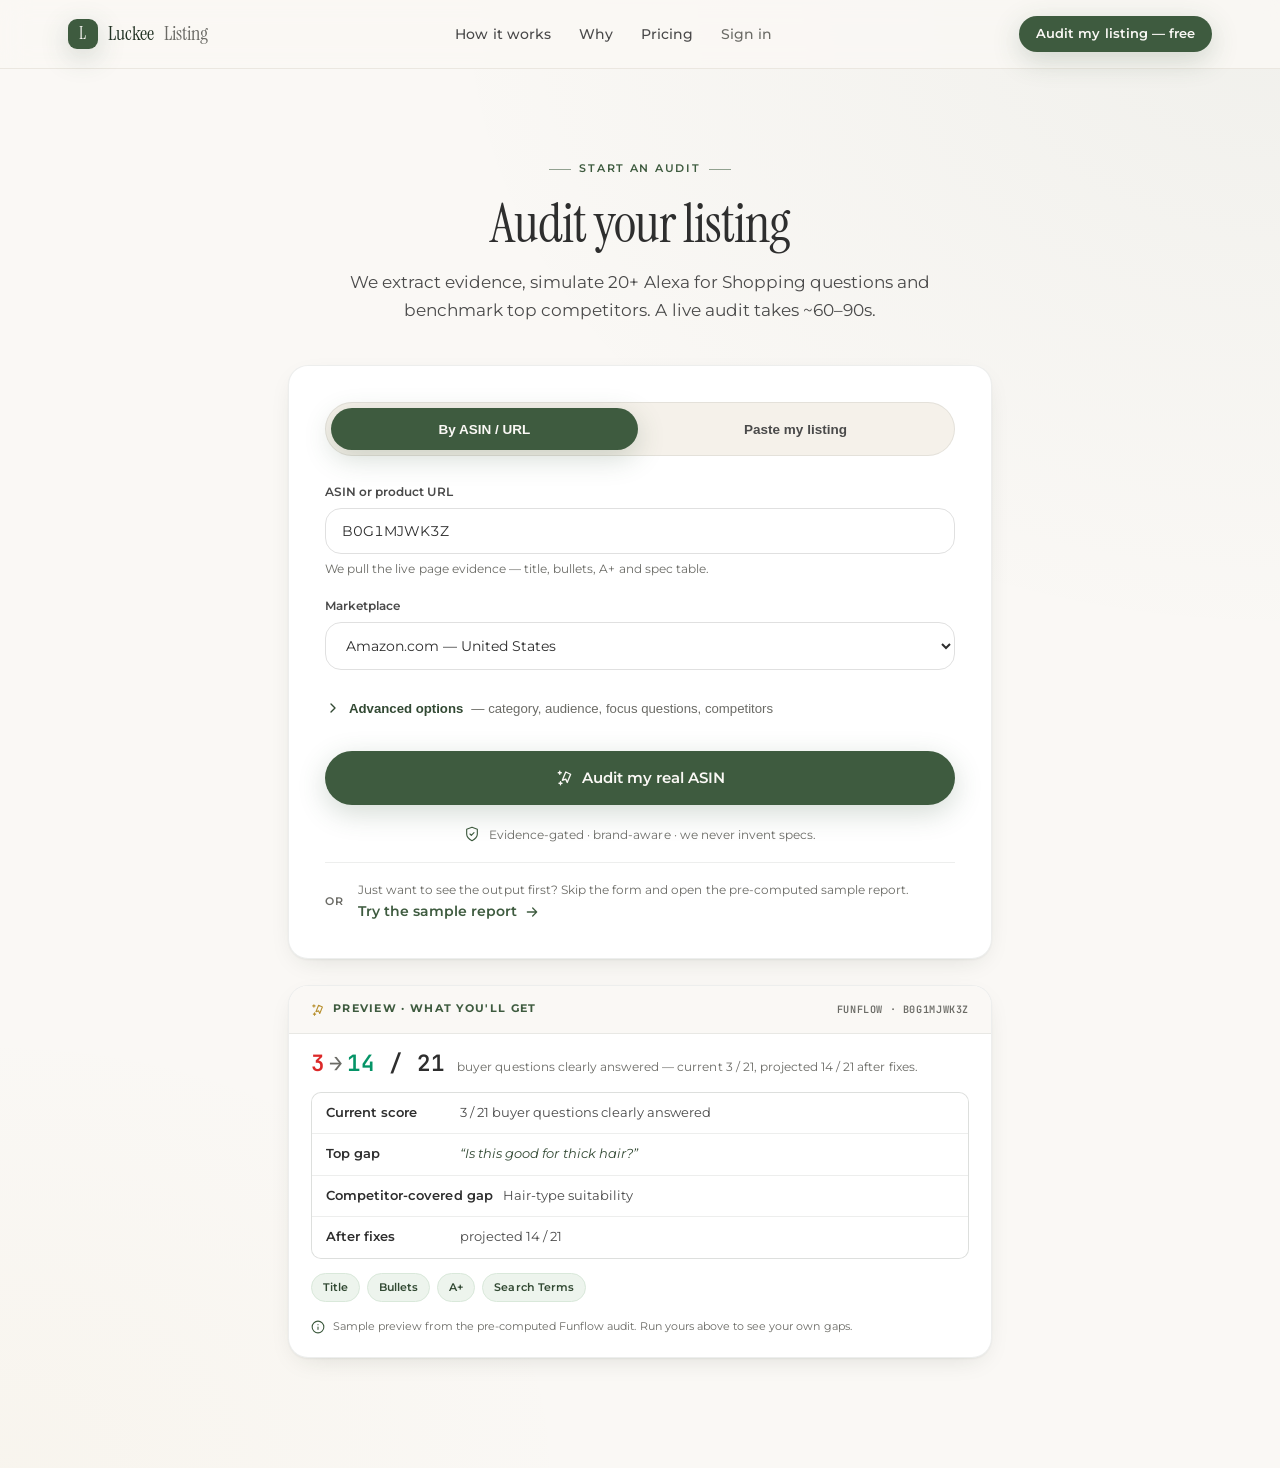
==== commit 5796ac4d: "Optimize per Mario feedback: rename Rufus→Alexa for Shopping, How-it-works You-get, audit sample pre" ====
--- a/audit.html
+++ b/audit.html
@@ -88,6 +88,75 @@
     }
     .reassure svg { flex-shrink: 0; color: var(--forest-600); }
 
+    /* ---- Intent split: primary "Run audit" vs secondary "sample report" ---- */
+    .intent-split {
+      display: flex; align-items: center; gap: 14px; flex-wrap: wrap;
+      margin-top: 18px; padding-top: 18px; border-top: 1px solid var(--b-hair);
+    }
+    .intent-split .is-or {
+      font-size: .74rem; font-weight: 600; letter-spacing: .08em; text-transform: uppercase;
+      color: var(--muted);
+    }
+    .intent-split .is-sample { display: flex; flex-direction: column; gap: 3px; flex: 1; min-width: 200px; }
+    .intent-split .is-sample .is-lead { font-size: .82rem; color: var(--muted); line-height: 1.45; }
+    .link-sample {
+      display: inline-flex; align-items: center; gap: 7px; align-self: flex-start;
+      font-weight: 600; font-size: .9rem; color: var(--forest-600);
+      text-decoration: none; transition: gap .15s var(--b-ease), color .15s var(--b-ease);
+    }
+    .link-sample:hover { color: var(--forest-700); gap: 10px; }
+    .link-sample svg { flex-shrink: 0; transition: transform .15s var(--b-ease); }
+    .link-sample:hover svg { transform: translateX(2px); }
+
+    /* ---- Sample result preview (compact elevated panel, pre-submit) ---- */
+    .preview-card { margin-top: 26px; overflow: hidden; }
+    .preview-card .pv-head {
+      display: flex; align-items: center; justify-content: space-between; gap: 12px;
+      padding: 15px 22px; border-bottom: 1px solid var(--b-hair); background: var(--oat-100);
+    }
+    .pv-eyebrow {
+      display: inline-flex; align-items: center; gap: 8px;
+      font-size: .72rem; font-weight: 700; letter-spacing: .12em; text-transform: uppercase; color: var(--forest-600);
+    }
+    .pv-eyebrow svg { color: var(--gold-600, #B8902E); }
+    .pv-tag {
+      font-size: .68rem; font-weight: 600; letter-spacing: .06em; text-transform: uppercase;
+      color: var(--muted); font-family: var(--mono);
+    }
+    .pv-body { padding: 18px 22px 22px; }
+    .pv-scoreline { display: flex; align-items: baseline; gap: 12px; flex-wrap: wrap; margin-bottom: 16px; }
+    .pv-score {
+      font-family: var(--mono); font-weight: 600; font-size: 1.5rem; line-height: 1; color: var(--neutral-900);
+    }
+    .pv-score .pv-cur { color: var(--error-600); }
+    .pv-score .pv-arrow { color: var(--muted); margin: 0 4px; font-weight: 500; }
+    .pv-score .pv-proj { color: var(--success-600); }
+    .pv-score-cap { font-size: .8rem; color: var(--muted); line-height: 1.4; }
+    .pv-rows { display: grid; gap: 1px; background: var(--b-hair); border-radius: var(--r-sm); overflow: hidden; border: 1px solid var(--b-hair); }
+    .pv-row {
+      display: flex; align-items: flex-start; gap: 10px;
+      padding: 11px 14px; background: var(--card); font-size: .85rem; color: var(--neutral-700); line-height: 1.45;
+    }
+    .pv-row .pv-k { font-weight: 600; color: var(--neutral-900); flex-shrink: 0; min-width: 124px; }
+    .pv-row .pv-v { min-width: 0; }
+    .pv-row .pv-v .q { font-style: italic; color: var(--forest-700); }
+    .pv-areas { display: flex; flex-wrap: wrap; gap: 7px; margin-top: 14px; }
+    .pv-area-chip {
+      display: inline-flex; align-items: center; padding: 5px 11px; border-radius: var(--r-pill);
+      font-size: .76rem; font-weight: 600; background: var(--forest-050); color: var(--forest-700);
+      border: 1px solid var(--forest-100);
+    }
+    .pv-foot {
+      display: flex; align-items: center; gap: 8px; margin-top: 16px;
+      font-size: .76rem; color: var(--muted); line-height: 1.45;
+    }
+    .pv-foot svg { flex-shrink: 0; color: var(--forest-600); }
+
+    @media (max-width: 768px) {
+      .pv-row .pv-k { min-width: 0; }
+      .pv-row { flex-direction: column; gap: 2px; }
+    }
+
     /* ---- Field grid for paired inputs ---- */
     .field-grid { display: grid; grid-template-columns: 1fr 1fr; gap: 18px; }
     .field-grid .field + .field { margin-top: 0; }
@@ -195,7 +264,7 @@
         <div class="audit-head" data-reveal>
           <span class="eyebrow">Start an audit</span>
           <h1>Audit your listing</h1>
-          <p class="lede muted">We extract evidence, simulate 20+ Rufus questions and benchmark top competitors. A live audit takes ~60–90s.</p>
+          <p class="lede muted">We extract evidence, simulate 20+ Alexa for Shopping questions and benchmark top competitors. A live audit takes ~60–90s.</p>
         </div>
 
         <div class="audit-card card-pad-lg" data-reveal>
@@ -288,17 +357,41 @@
               </div>
             </div>
 
-            <!-- RUN -->
+            <!-- RUN — PRIMARY INTENT: audit a real ASIN -->
             <button class="btn btn-primary btn-lg btn-block" id="run" type="button" style="margin-top:28px">
               <svg width="18" height="18" viewBox="0 0 24 24" fill="none" stroke="currentColor" stroke-width="1.8" stroke-linecap="round" stroke-linejoin="round"><path d="M5 3v4M3 5h4M6 17v4M4 19h4"/><path d="M13 4 8.5 15 13 13.5 15 18l4.5-11L13 4Z"/></svg>
-              Run audit
+              Audit my real ASIN
             </button>
 
             <div class="reassure">
               <svg width="16" height="16" viewBox="0 0 24 24" fill="none" stroke="currentColor" stroke-width="1.7" stroke-linecap="round" stroke-linejoin="round"><path d="M12 22s8-4 8-10V5l-8-3-8 3v7c0 6 8 10 8 10Z"/><path d="m9 12 2 2 4-4"/></svg>
               <span>Evidence-gated · brand-aware · we never invent specs.</span>
             </div>
-          </div>
+
+            <!-- SECONDARY INTENT: skip straight to the sample report -->
+            <div class="intent-split">
+              <span class="is-or">or</span>
+              <div class="is-sample">
+                <span class="is-lead">Just want to see the output first? Skip the form and open the pre-computed sample report.</span>
+                <a class="link-sample" href="report.html">
+                  Try the sample report
+                  <svg width="16" height="16" viewBox="0 0 24 24" fill="none" stroke="currentColor" stroke-width="1.9" stroke-linecap="round" stroke-linejoin="round"><path d="M5 12h14M13 6l6 6-6 6"/></svg>
+                </a>
+              </div>
+            </div>
+          </div>
+        </div>
+
+        <!-- SAMPLE RESULT PREVIEW — what you'll get, before you submit -->
+        <div class="audit-card preview-card" id="preview-card" data-reveal>
+          <div class="pv-head">
+            <span class="pv-eyebrow">
+              <svg width="14" height="14" viewBox="0 0 24 24" fill="none" stroke="currentColor" stroke-width="1.9" stroke-linecap="round" stroke-linejoin="round"><path d="M5 3v4M3 5h4M6 17v4M4 19h4"/><path d="M13 4 8.5 15 13 13.5 15 18l4.5-11L13 4Z"/></svg>
+              Preview · what you'll get
+            </span>
+            <span class="pv-tag" id="pv-tag"></span>
+          </div>
+          <div class="pv-body" id="pv-body"><!-- filled from LUCKEE_DATA --></div>
         </div>
       </section>
 
@@ -360,6 +453,81 @@
       if (asinParam) document.getElementById('asin').value = asinParam;
       const mktParam = params.get('marketplace');
       if (mktParam) { const ms = document.getElementById('marketplace'); if ([...ms.options].some(o => o.value === mktParam)) ms.value = mktParam; }
+
+      /* ============================ SAMPLE RESULT PREVIEW ============================
+         Pre-submit panel so users know what the audit produces. Computed from
+         LUCKEE_DATA wherever possible so it can't drift from the report. */
+      (function renderPreview() {
+        const body = document.getElementById('pv-body');
+        const tag = document.getElementById('pv-tag');
+        if (!body) return;
+
+        const a = D.answerability || {};
+        const cur = a.clear, total = a.total, proj = a.projectedClear;
+
+        // Competitor-covered gap = the first benchmark module you don't cover but
+        // competitors do — this is the single most-damaging missing dimension.
+        let compGap = null;
+        (D.benchmark || []).some(m => {
+          const youMissing = m.you === 'not_available';
+          const compCovers = (m.comp || []).some(c => c === 'available');
+          if (youMissing && compCovers) { compGap = m.module; return true; }
+          return false;
+        });
+
+        // Top gap = the HIGH-risk UNKNOWN buyer question tied to that competitor-covered
+        // gap (match on the gap's leading keyword, e.g. "Hair-type"), so the headline
+        // question and the covered-gap dimension always agree.
+        const compKey = (compGap || '').toLowerCase().split(/[ /]/)[0]; // "hair-type"
+        let topGap = null;
+        const pickQ = (pred) =>
+          (D.qaGroups || []).some(g => (g.items || []).some(it => {
+            if (pred(it)) { topGap = it; return true; } return false;
+          }));
+        // 1) HIGH + UNKNOWN whose gap matches the competitor-covered dimension
+        if (compKey) pickQ(it => it.risk === 'HIGH' && it.support === 'UNKNOWN'
+          && String(it.gap || '').toLowerCase().includes(compKey));
+        // 2) any HIGH + UNKNOWN  3) any HIGH
+        if (!topGap) pickQ(it => it.risk === 'HIGH' && it.support === 'UNKNOWN');
+        if (!topGap) pickQ(it => it.risk === 'HIGH');
+
+        // Fix areas = the optimizable listing fields the audit ships rewrites for,
+        // taken from the suggest bundle modules (Title · Bullets · A+ · Search Terms).
+        const FIELD_ORDER = ['Title', 'Bullets', 'A+', 'Search Terms'];
+        const labelMap = { 'A+ Page': 'A+' };
+        const mods = (D.bundle && D.bundle.modules) || {};
+        const areaSet = new Set();
+        Object.keys(mods).forEach(k => {
+          const raw = (mods[k] && mods[k].label) || '';
+          const lbl = labelMap[raw] || raw;
+          if (lbl) areaSet.add(lbl);
+        });
+        let areas = [...areaSet].sort((x, y) => {
+          const ix = FIELD_ORDER.indexOf(x), iy = FIELD_ORDER.indexOf(y);
+          return (ix === -1 ? 99 : ix) - (iy === -1 ? 99 : iy);
+        });
+
+        tag.textContent = D.product.brand + ' · ' + D.product.asin;
+
+        body.innerHTML = `
+          <div class="pv-scoreline">
+            <span class="pv-score"><span class="pv-cur">${cur}</span><span class="pv-arrow">→</span><span class="pv-proj">${proj}</span> / ${total}</span>
+            <span class="pv-score-cap">buyer questions clearly answered — current ${cur} / ${total}, projected ${proj} / ${total} after fixes.</span>
+          </div>
+          <div class="pv-rows">
+            <div class="pv-row"><span class="pv-k">Current score</span><span class="pv-v">${cur} / ${total} buyer questions clearly answered</span></div>
+            ${topGap ? `<div class="pv-row"><span class="pv-k">Top gap</span><span class="pv-v"><span class="q">“${L.esc(topGap.q)}”</span></span></div>` : ''}
+            ${compGap ? `<div class="pv-row"><span class="pv-k">Competitor-covered gap</span><span class="pv-v">${L.esc(compGap)}</span></div>` : ''}
+            <div class="pv-row"><span class="pv-k">After fixes</span><span class="pv-v">projected ${proj} / ${total}</span></div>
+          </div>
+          <div class="pv-areas" aria-label="Fix areas">
+            ${areas.map(x => `<span class="pv-area-chip">${L.esc(x)}</span>`).join('')}
+          </div>
+          <div class="pv-foot">
+            <svg width="14" height="14" viewBox="0 0 24 24" fill="none" stroke="currentColor" stroke-width="1.9" stroke-linecap="round" stroke-linejoin="round" aria-hidden="true"><circle cx="12" cy="12" r="10"/><path d="M12 16v-4M12 8h.01"/></svg>
+            <span>Sample preview from the pre-computed ${L.esc(D.product.brand)} audit. Run yours above to see your own gaps.</span>
+          </div>`;
+      })();
 
       /* ---- inline field validation helper ---- */
       function fieldError(input, msg) {
@@ -421,7 +589,7 @@
       const PHASES = [
         { label: 'Extracting listing evidence', meta: 'title · bullets · A+ · spec table' },
         { label: 'Reading A+ images (13 detected)', meta: '13 modules' },
-        { label: 'Simulating Rufus Q&A (20+ questions)', meta: '20 questions · 5 areas' },
+        { label: 'Simulating Alexa Shopping Q&A (20+ questions)', meta: '20 questions · 5 areas' },
         { label: 'Benchmarking top competitors', meta: '3 competitors' },
         { label: 'Building optimization plan', meta: 'P0 · P1 · P2' }
       ];
@@ -546,15 +714,19 @@
         document.getElementById('prog-asin').textContent = pasteMode ? D.product.asin : asinVal;
         document.getElementById('prog-mkt').textContent = pasteMode ? D.product.country : mktVal;
 
-        // ---- honest demo note when input isn't the pre-computed sample ----
+        // ---- honest demo note — always shown so users are never misled ----
+        // In this prototype every input resolves to the same pre-computed sample audit.
         const demo = document.getElementById('demo-note');
         const isSample = !pasteMode && asinVal.toUpperCase().includes(D.product.asin);
         if (demo) {
-          if (isSample) { demo.style.display = 'none'; }
-          else {
-            demo.style.display = 'flex';
-            demo.innerHTML = '<svg class="di" width="16" height="16" viewBox="0 0 24 24" fill="none" stroke="currentColor" stroke-width="1.9" stroke-linecap="round" stroke-linejoin="round" aria-hidden="true"><circle cx="12" cy="12" r="10"/><path d="M12 16v-4M12 8h.01"/></svg><span><b>Demo.</b> Live extraction isn\'t connected in this prototype — showing a pre-computed sample audit for '
+          const di = '<svg class="di" width="16" height="16" viewBox="0 0 24 24" fill="none" stroke="currentColor" stroke-width="1.9" stroke-linecap="round" stroke-linejoin="round" aria-hidden="true"><circle cx="12" cy="12" r="10"/><path d="M12 16v-4M12 8h.01"/></svg>';
+          demo.style.display = 'flex';
+          if (isSample) {
+            demo.innerHTML = di + '<span><b>Demo.</b> Live extraction isn\'t connected in this prototype — every audit shows the same pre-computed sample for '
               + L.esc(D.product.brand) + ' (' + L.esc(D.product.asin) + ' · ' + L.esc(D.product.country) + ').</span>';
+          } else {
+            demo.innerHTML = di + '<span><b>Demo.</b> Live extraction isn\'t connected in this prototype — your real ASIN still shows the pre-computed sample audit for '
+              + L.esc(D.product.brand) + ' (' + L.esc(D.product.asin) + ' · ' + L.esc(D.product.country) + '), so the results below are sample data, not your listing.</span>';
           }
         }
 
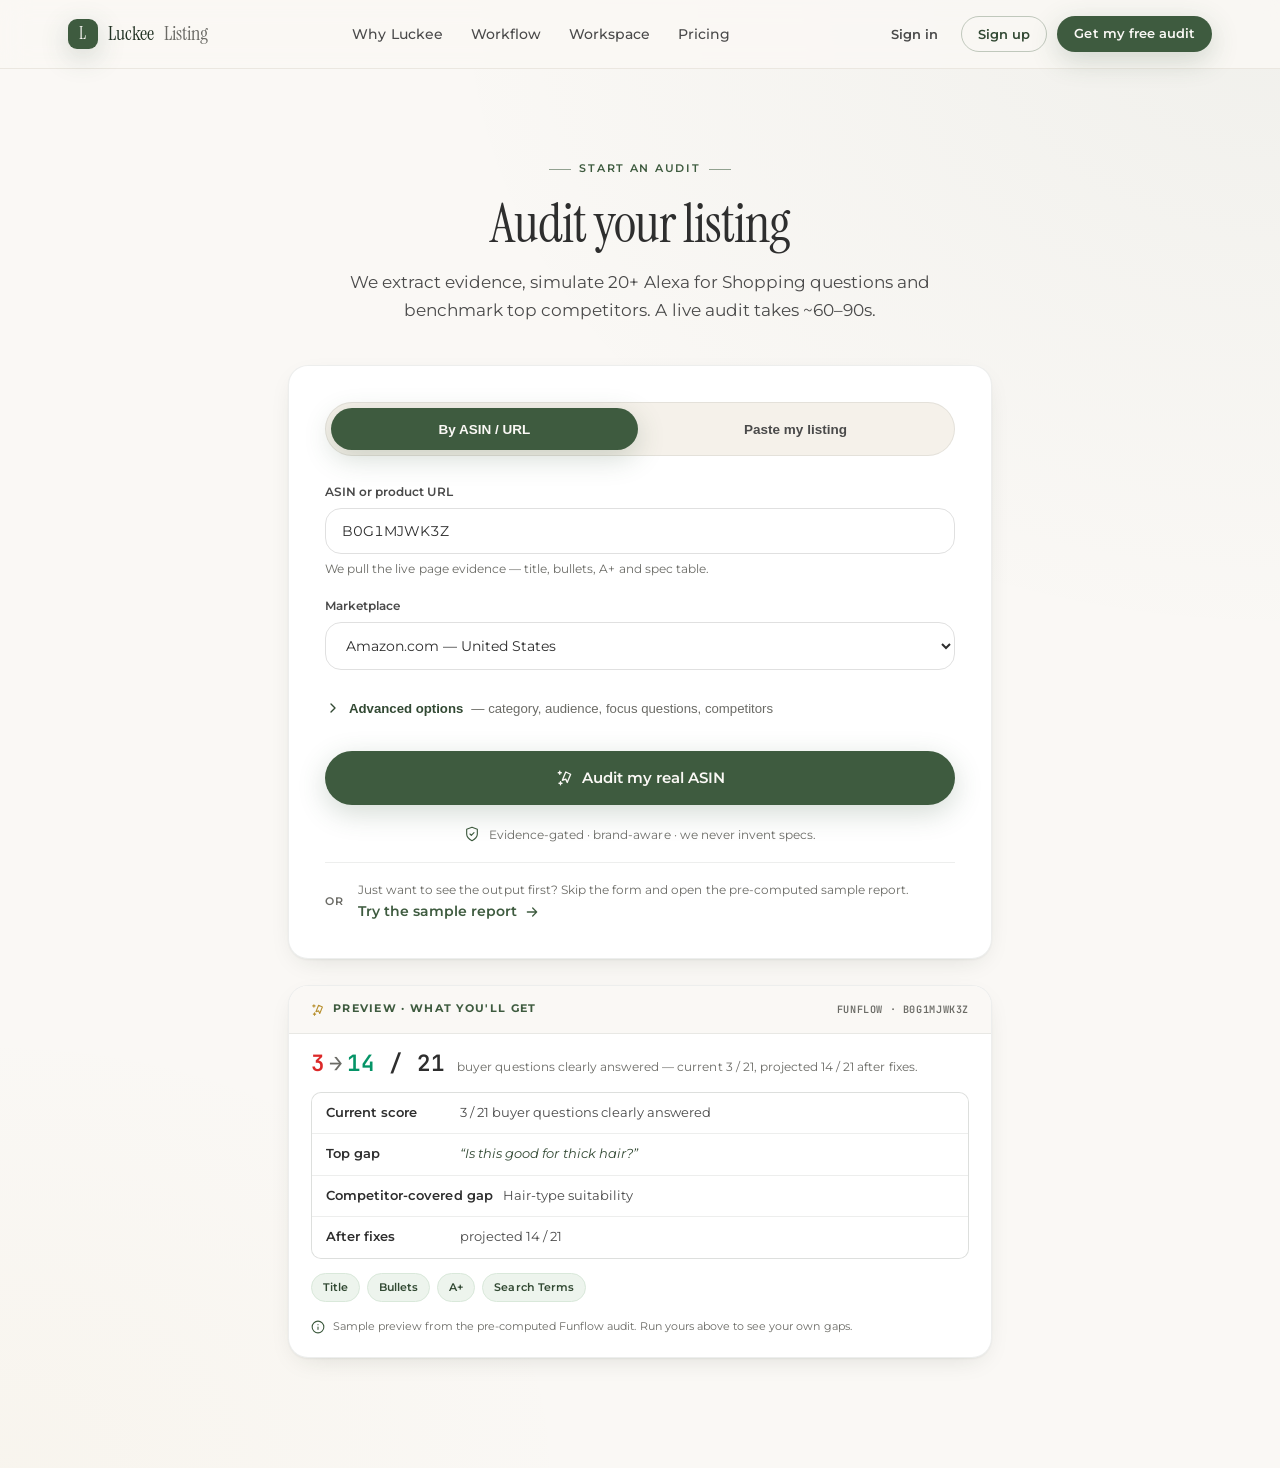
==== commit 034560d0: "Publish the complete funnel: live site was running a 150-line funnel-less app.js while index.html al" ====
--- a/audit.html
+++ b/audit.html
@@ -4,6 +4,7 @@
   <meta charset="UTF-8">
   <meta name="viewport" content="width=device-width, initial-scale=1.0">
   <title>Audit your listing · Luckee Listing</title>
+  <link rel="icon" href="data:,">
   <link rel="stylesheet" href="tokens.css">
   <style>
     /* ============================================================
@@ -426,11 +427,17 @@
         </div>
 
         <div class="progress-cta" id="progress-cta" hidden>
-          <a class="btn btn-primary btn-lg" id="view-report" href="report.html">
-            View report
-            <svg width="18" height="18" viewBox="0 0 24 24" fill="none" stroke="currentColor" stroke-width="1.8" stroke-linecap="round" stroke-linejoin="round"><path d="M5 12h14M13 6l6 6-6 6"/></svg>
-          </a>
-          <p class="pc-note">Audit complete · 6 evidence sections · 20 questions simulated</p>
+          <div class="audit-card card-pad-lg" style="text-align:left">
+            <span class="eyebrow">Report ready</span>
+            <h2 id="gate-title" style="margin-top:12px;font-size:2rem">Your report is ready.</h2>
+            <p class="muted" id="gate-body" style="margin-top:10px;line-height:1.6"></p>
+            <div data-funnel-slot="gate" style="margin-top:18px"></div>
+        <a class="btn btn-primary btn-lg" id="view-report" href="report.html?auth=register&amp;audit=free" style="margin-top:22px">
+              Continue with free account
+              <svg width="18" height="18" viewBox="0 0 24 24" fill="none" stroke="currentColor" stroke-width="1.8" stroke-linecap="round" stroke-linejoin="round"><path d="M5 12h14M13 6l6 6-6 6"/></svg>
+            </a>
+            <p class="pc-note" id="gate-note">Audit complete · 6 evidence sections · 20 questions simulated</p>
+          </div>
         </div>
       </section>
 
@@ -446,6 +453,7 @@
 
       /* ---- inject marketing nav ---- */
       document.getElementById('nav').innerHTML = L.topNav('');
+      L.bootstrapFunnelPage();
 
       /* ---- prefill ASIN from ?asin= ---- */
       const params = new URLSearchParams(location.search);
@@ -599,6 +607,21 @@
       const evPlaceholder = document.getElementById('ev-placeholder');
       const evCount = document.getElementById('ev-count');
       const progCta = document.getElementById('progress-cta');
+      const gate = D.funnel && D.funnel.reportGate ? D.funnel.reportGate : {};
+      document.getElementById('gate-title').textContent = gate.title || 'Your report is ready.';
+      document.getElementById('gate-body').textContent = gate.body || 'Create or sign in to a Luckee account to view the full report.';
+      document.getElementById('view-report').childNodes[0].nodeValue = (gate.primary || 'Continue with free account') + ' ';
+      document.getElementById('gate-note').textContent = gate.secondary || 'Uses your first free audit report.';
+      document.getElementById('view-report').addEventListener('click', (e) => {
+        e.preventDefault();
+        L.showAuthModal({
+          mode: 'register',
+          onSuccess: (authMode) => {
+            L.funnel.markAuditViewed();
+            location.href = `report.html?auth=${encodeURIComponent(authMode || 'register')}&audit=free`;
+          }
+        });
+      });
 
       const RETRIEVAL = {
         retrieved: { cls: 'chip-clear', label: 'Retrieved' },
--- a/tokens.css
+++ b/tokens.css
@@ -90,7 +90,7 @@
 }
 
 /* ---- Typography ---- */
-h1,h2,h3,h4 { font-family: var(--serif); font-weight: 400; letter-spacing: -.01em; line-height: 1.08; margin: 0; color: var(--neutral-900); }
+h1,h2,h3,h4 { font-family: var(--serif); font-weight: 400; letter-spacing: 0; line-height: 1.08; margin: 0; color: var(--neutral-900); }
 h1 { font-size: clamp(2.6rem, 5vw, 4.1rem); }
 h2 { font-size: clamp(1.9rem, 3.2vw, 2.7rem); }
 h3 { font-size: 1.4rem; }
@@ -179,6 +179,98 @@
 }
 .badge-trust { background: rgba(255,255,255,.08); color: var(--forest-100); border-color: rgba(217,232,218,.25); }
 
+/* ---- Funnel / credit prototype components ---- */
+.funnel-strip {
+  display: flex; align-items: center; justify-content: space-between; gap: 22px; flex-wrap: wrap;
+  padding: 15px 18px; border-radius: var(--r-input);
+  background: linear-gradient(135deg, var(--forest-050), var(--card));
+  border: 1px solid var(--forest-100);
+  box-shadow: 0 1px 2px rgba(28,43,29,.04), 0 10px 28px -22px rgba(28,43,29,.26);
+}
+.funnel-main { display: flex; flex-direction: column; gap: 3px; min-width: 260px; flex: 1; }
+.funnel-main strong { color: var(--forest-800); font-size: .98rem; line-height: 1.35; }
+.funnel-main span:last-child { color: var(--neutral-700); font-size: .84rem; line-height: 1.45; }
+.funnel-kicker {
+  font-family: var(--sans); font-weight: 700; font-size: .66rem; letter-spacing: .12em;
+  text-transform: uppercase; color: var(--forest-600);
+}
+.funnel-ledger { display: flex; align-items: center; justify-content: flex-end; gap: 8px; flex-wrap: wrap; }
+.ledger-pill {
+  display: inline-flex; align-items: center; min-height: 30px; padding: 6px 11px;
+  border-radius: var(--r-pill); font-size: .76rem; font-weight: 600;
+  background: var(--oat-100); color: var(--neutral-700); border: 1px solid var(--border-soft);
+  white-space: nowrap;
+}
+.ledger-pill.available { background: var(--success-bg); color: var(--success-600); border-color: color-mix(in srgb, var(--success-600) 22%, white); }
+.ledger-pill.spent { background: var(--neutral-bg); color: var(--muted); border-color: var(--border-soft); }
+.funnel-modal-overlay {
+  position: fixed; inset: 0; z-index: 80; display: none; align-items: center; justify-content: center;
+  padding: 22px; background: rgba(28,43,29,.38); backdrop-filter: blur(9px);
+}
+.funnel-modal-overlay.open { display: flex; animation: fadeUp .24s var(--ease); }
+.funnel-modal { width: min(520px, 100%); position: relative; box-shadow: var(--sh-lg); }
+.funnel-modal h2 { margin: 12px 0 0; font-size: 2rem; }
+.funnel-modal p { margin: 10px 0 0; color: var(--neutral-700); font-size: .94rem; line-height: 1.55; }
+.funnel-modal-close {
+  position: absolute; top: 14px; right: 14px; width: 34px; height: 34px; border: 0; border-radius: var(--r-pill);
+  background: var(--oat-200); color: var(--muted); font-size: 1.25rem; line-height: 1; cursor: pointer;
+}
+.funnel-modal-close:hover { background: var(--oat-250); color: var(--neutral-900); }
+.credit-cost {
+  display: flex; align-items: center; justify-content: space-between; margin-top: 18px;
+  padding: 14px 16px; border-radius: var(--r-input);
+  background: var(--warning-bg); border: 1px solid color-mix(in srgb, var(--warning-600) 28%, white);
+  color: #8a5108; font-weight: 700;
+}
+.credit-foot { font-size: .82rem !important; color: var(--muted) !important; }
+.funnel-modal-actions { display: flex; justify-content: flex-end; gap: 10px; flex-wrap: wrap; margin-top: 24px; }
+.ledger-action {
+  min-height: 30px; padding: 6px 11px; border-radius: var(--r-pill); border: 1px solid var(--forest-600);
+  background: var(--forest-600); color: var(--oat-100); font: 600 .76rem var(--sans); cursor: pointer;
+}
+.ledger-action.ghost { background: var(--card); color: var(--forest-700); border-color: var(--forest-100); }
+.nav-actions, .app-actions { display: flex; align-items: center; gap: 10px; }
+.account-auth { display: flex; align-items: center; gap: 6px; }
+.account-pill {
+  display: inline-flex; align-items: center; gap: 9px; min-height: 36px; padding: 4px 9px 4px 5px;
+  border-radius: var(--r-pill); background: var(--forest-050); border: 1px solid var(--forest-100); color: var(--forest-800);
+}
+.account-avatar {
+  width: 26px; height: 26px; border-radius: 50%; display: grid; place-items: center;
+  background: var(--forest-600); color: var(--oat-100); font: 600 .78rem var(--serif);
+}
+.account-copy { display: flex; flex-direction: column; line-height: 1.05; }
+.account-copy b { font-size: .78rem; font-weight: 700; color: var(--forest-800); }
+.account-copy em { font-size: .64rem; font-style: normal; color: var(--muted); margin-top: 3px; }
+.account-signout {
+  border: 0; background: transparent; color: var(--muted); font: 600 .68rem var(--sans); cursor: pointer; padding: 0 4px;
+}
+.account-signout:hover { color: var(--forest-700); }
+.auth-modal { width: min(430px, 100%); position: relative; text-align: center; box-shadow: var(--sh-lg); }
+.auth-logo {
+  width: 52px; height: 52px; border-radius: 16px; display: grid; place-items: center; margin: 0 auto 14px;
+  background: var(--forest-600); color: var(--oat-100); font: 1.7rem var(--serif); box-shadow: var(--sh-brand);
+}
+.auth-modal h2 { font-size: 2rem; margin: 0; }
+.auth-modal > p { margin: 8px auto 0; color: var(--muted); font-size: .86rem; }
+.auth-tabs {
+  display: grid; grid-template-columns: 1fr 1fr; gap: 4px; padding: 4px; margin-top: 22px;
+  border-radius: var(--r-pill); background: var(--oat-200); border: 1px solid var(--border-soft);
+}
+.auth-tabs button {
+  height: 34px; border: 0; border-radius: var(--r-pill); background: transparent; color: var(--neutral-700);
+  font: 700 .82rem var(--sans); cursor: pointer;
+}
+.auth-tabs button.is-active { background: var(--forest-600); color: var(--oat-100); box-shadow: var(--sh-brand); }
+.auth-panel { margin-top: 18px; text-align: left; }
+.auth-panel label { display: block; margin-top: 12px; color: var(--neutral-700); font-size: .78rem; font-weight: 700; }
+.auth-panel .input { margin-top: 6px; height: 42px; padding: 10px 13px; font-size: .86rem; }
+.auth-inline { display: grid; grid-template-columns: minmax(0, 1fr) auto; gap: 8px; align-items: end; margin-top: 6px; }
+.auth-inline .input { margin-top: 0; }
+.auth-row { display: flex; justify-content: flex-end; margin: 10px 0 14px; }
+.auth-row a { color: var(--forest-600); font-size: .78rem; font-weight: 600; }
+.auth-legal { margin-top: 12px !important; font-size: .72rem !important; color: var(--muted) !important; line-height: 1.45 !important; text-align: center; }
+
 /* ---- Top navigation ---- */
 .nav {
   position: sticky; top: 0; z-index: 40;
@@ -297,6 +389,12 @@
   .cta-short { display: inline; }
   .nav-inner .btn { padding: 0 14px; }
   .container { padding: 0 18px; }
+  .funnel-strip { align-items: stretch; }
+  .funnel-ledger { justify-content: flex-start; }
+  .funnel-modal-actions .btn { width: 100%; }
+  .account-copy, .account-signout, .account-auth .btn-outline { display: none; }
+  .nav-actions, .app-actions { gap: 7px; }
+  .auth-modal { padding: 30px 22px !important; }
 }
 
 /* ---- Footer ---- */
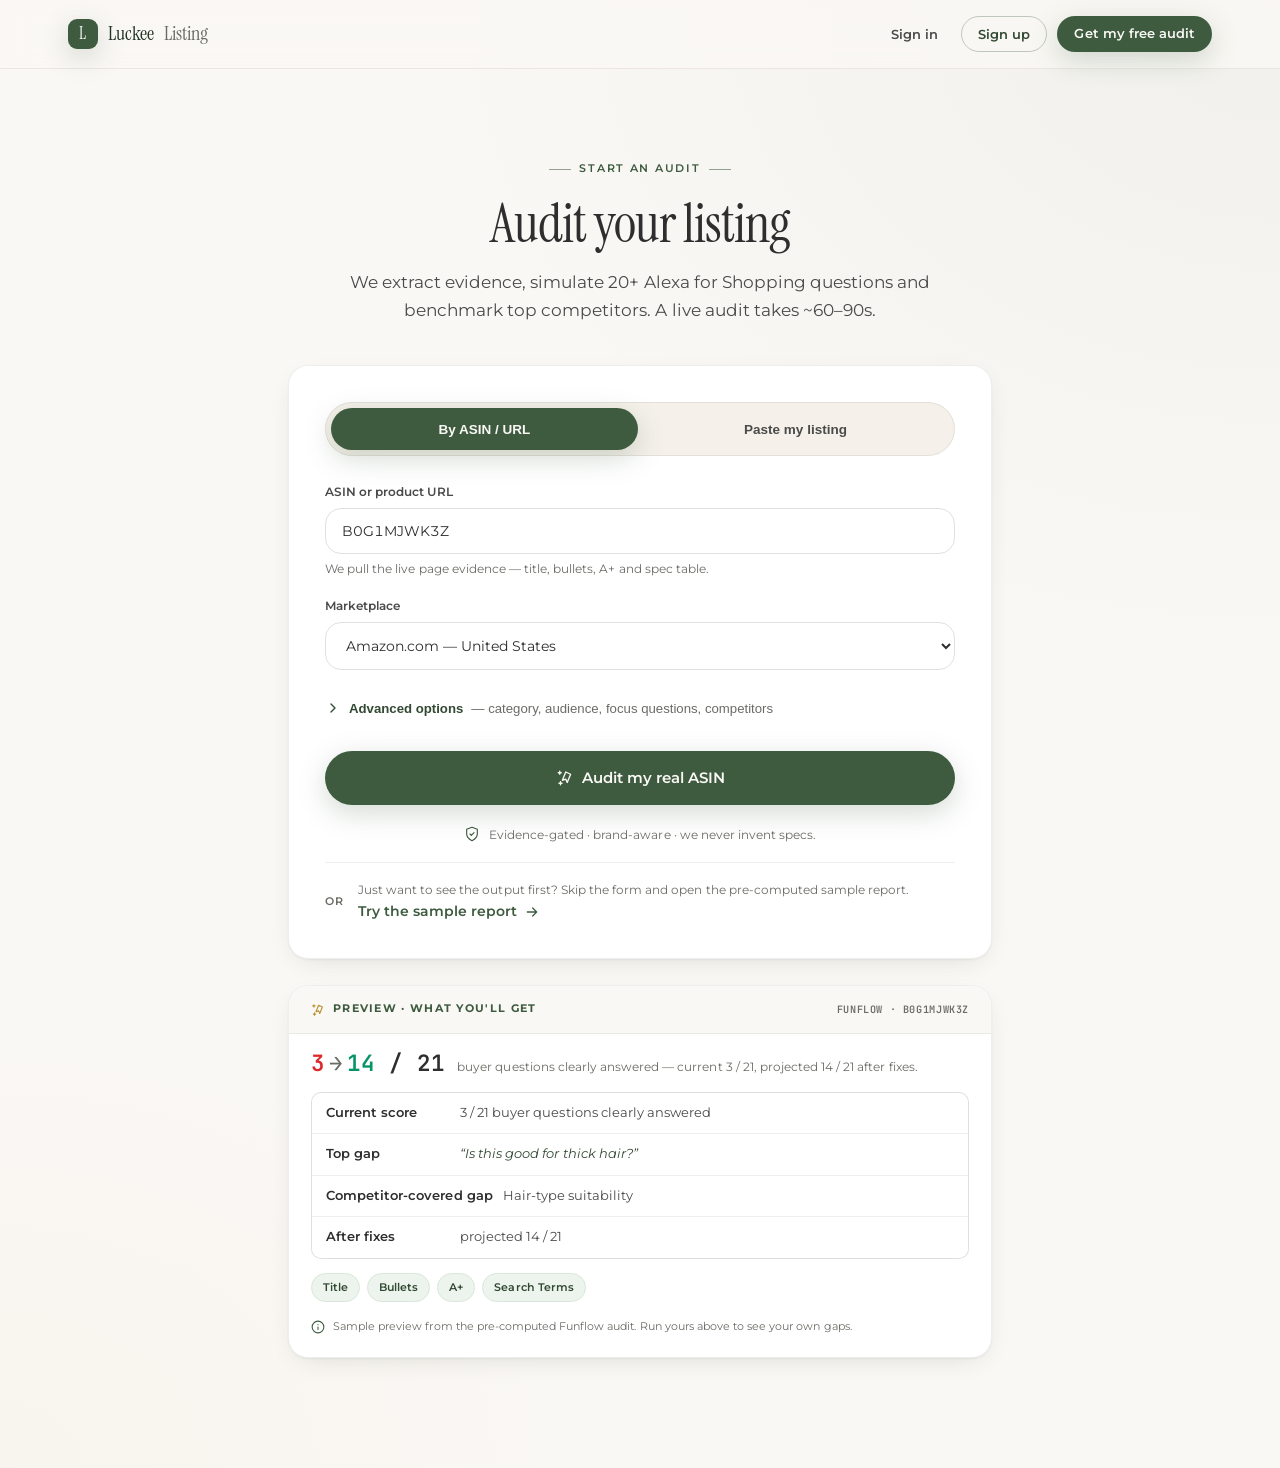
==== commit 00ebf827: "Fix audit auth flow in prototype" ====
--- a/audit.html
+++ b/audit.html
@@ -409,7 +409,7 @@
             <span class="live-dot"></span>
             <span class="mono">Analyzing <strong id="prog-asin">B0G1MJWK3Z</strong> · <span id="prog-mkt">US</span></span>
           </div>
-          <p class="progress-sub">Evidence-gated pipeline running — every finding will be traced to extracted page evidence.</p>
+          <p class="progress-sub">Evidence-gated pipeline running — every finding will be traced to extracted page evidence. Keep this page open; the report appears when the loop finishes.</p>
           <div class="demo-note" id="demo-note" style="display:none"></div>
 
           <div class="phase-list" id="phase-list"></div>
@@ -432,8 +432,8 @@
             <h2 id="gate-title" style="margin-top:12px;font-size:2rem">Your report is ready.</h2>
             <p class="muted" id="gate-body" style="margin-top:10px;line-height:1.6"></p>
             <div data-funnel-slot="gate" style="margin-top:18px"></div>
-        <a class="btn btn-primary btn-lg" id="view-report" href="report.html?auth=register&amp;audit=free" style="margin-top:22px">
-              Continue with free account
+        <a class="btn btn-primary btn-lg" id="view-report" href="report.html?audit=free" style="margin-top:22px">
+              View report
               <svg width="18" height="18" viewBox="0 0 24 24" fill="none" stroke="currentColor" stroke-width="1.8" stroke-linecap="round" stroke-linejoin="round"><path d="M5 12h14M13 6l6 6-6 6"/></svg>
             </a>
             <p class="pc-note" id="gate-note">Audit complete · 6 evidence sections · 20 questions simulated</p>
@@ -609,18 +609,13 @@
       const progCta = document.getElementById('progress-cta');
       const gate = D.funnel && D.funnel.reportGate ? D.funnel.reportGate : {};
       document.getElementById('gate-title').textContent = gate.title || 'Your report is ready.';
-      document.getElementById('gate-body').textContent = gate.body || 'Create or sign in to a Luckee account to view the full report.';
-      document.getElementById('view-report').childNodes[0].nodeValue = (gate.primary || 'Continue with free account') + ' ';
+      document.getElementById('gate-body').textContent = gate.body || 'The audit is complete. Open the diagnosis report to view the result.';
+      document.getElementById('view-report').childNodes[0].nodeValue = (gate.primary || 'View report') + ' ';
       document.getElementById('gate-note').textContent = gate.secondary || 'Uses your first free audit report.';
       document.getElementById('view-report').addEventListener('click', (e) => {
         e.preventDefault();
-        L.showAuthModal({
-          mode: 'register',
-          onSuccess: (authMode) => {
-            L.funnel.markAuditViewed();
-            location.href = `report.html?auth=${encodeURIComponent(authMode || 'register')}&audit=free`;
-          }
-        });
+        L.funnel.markAuditViewed();
+        location.href = 'report.html?audit=free';
       });
 
       const RETRIEVAL = {
@@ -675,11 +670,13 @@
 
       function runSequence() {
         renderPhases();
-        const PHASE_MS = 750;
+        const PHASE_MS = 1400;
         let cur = 0;
+        let finished = false;
 
         // kick off the first phase immediately as "active"
         setPhaseState(0, 'active');
+        const forceFinish = setTimeout(finish, (PHASE_MS * PHASES.length) + 1600);
 
         // Evidence pack fills row-by-row once phase 1 (extraction) is underway.
         // Spread the 6 sections across the early phases so the panel fills as work proceeds.
@@ -709,6 +706,9 @@
         setTimeout(step, PHASE_MS);
 
         function finish() {
+          if (finished) return;
+          finished = true;
+          clearTimeout(forceFinish);
           // make sure evidence is fully filled
           if (evTimer) { clearInterval(evTimer); evTimer = null; }
           while (evIndex < evSections.length) appendEvidenceRow();
@@ -719,7 +719,7 @@
         }
       }
 
-      runBtn.addEventListener('click', () => {
+      function startAuditAfterAuth() {
         const pasteMode = !blockPaste.hidden;
 
         // ---- light validation ----
@@ -745,11 +745,11 @@
           const di = '<svg class="di" width="16" height="16" viewBox="0 0 24 24" fill="none" stroke="currentColor" stroke-width="1.9" stroke-linecap="round" stroke-linejoin="round" aria-hidden="true"><circle cx="12" cy="12" r="10"/><path d="M12 16v-4M12 8h.01"/></svg>';
           demo.style.display = 'flex';
           if (isSample) {
-            demo.innerHTML = di + '<span><b>Demo.</b> Live extraction isn\'t connected in this prototype — every audit shows the same pre-computed sample for '
+            demo.innerHTML = di + '<span><b>Agent loop running.</b> Production waits a few minutes while the real audit runs. This prototype accelerates the wait and then opens the pre-computed sample for '
               + L.esc(D.product.brand) + ' (' + L.esc(D.product.asin) + ' · ' + L.esc(D.product.country) + ').</span>';
           } else {
-            demo.innerHTML = di + '<span><b>Demo.</b> Live extraction isn\'t connected in this prototype — your real ASIN still shows the pre-computed sample audit for '
-              + L.esc(D.product.brand) + ' (' + L.esc(D.product.asin) + ' · ' + L.esc(D.product.country) + '), so the results below are sample data, not your listing.</span>';
+            demo.innerHTML = di + '<span><b>Agent loop running.</b> Real ASIN audits can take a few minutes. This prototype accelerates the wait and then shows the pre-computed sample audit for '
+              + L.esc(D.product.brand) + ' (' + L.esc(D.product.asin) + ' · ' + L.esc(D.product.country) + '), so the report content is sample data.</span>';
           }
         }
 
@@ -757,6 +757,28 @@
         progEl.hidden = false;
         window.scrollTo({ top: 0, behavior: 'smooth' });
         runSequence();
+      }
+
+      runBtn.addEventListener('click', () => {
+        const pasteMode = !blockPaste.hidden;
+
+        if (!pasteMode) {
+          const asinInput = document.getElementById('asin');
+          if (!asinInput.value.trim()) return fieldError(asinInput, 'Enter an ASIN or Amazon URL to audit.');
+        } else {
+          const titleInput = document.getElementById('p-title');
+          if (!titleInput.value.trim()) return fieldError(titleInput, 'Paste at least your product title to run a copy diagnosis.');
+        }
+
+        if (!L.funnel.getState().signedIn) {
+          L.showAuthModal({
+            mode: 'register',
+            onSuccess: startAuditAfterAuth
+          });
+          return;
+        }
+
+        startAuditAfterAuth();
       });
     })();
   </script>
--- a/tokens.css
+++ b/tokens.css
@@ -253,8 +253,36 @@
 }
 .auth-modal h2 { font-size: 2rem; margin: 0; }
 .auth-modal > p { margin: 8px auto 0; color: var(--muted); font-size: .86rem; }
+.auth-google {
+  width: 100%; height: 44px; margin-top: 20px;
+  display: inline-flex; align-items: center; justify-content: center; gap: 10px;
+  border: 1px solid var(--border); border-radius: var(--r-pill);
+  background: var(--card); color: var(--neutral-900);
+  font: 700 .9rem var(--sans); cursor: pointer;
+  box-shadow: 0 1px 2px rgba(28,43,29,.04);
+  transition: transform .15s var(--ease), border-color .15s var(--ease), box-shadow .15s var(--ease);
+}
+.auth-google:hover {
+  transform: translateY(-1px);
+  border-color: var(--forest-100);
+  box-shadow: 0 10px 28px -20px rgba(28,43,29,.34);
+}
+.auth-google:active { transform: scale(.985); }
+.google-mark {
+  width: 22px; height: 22px; display: grid; place-items: center;
+  border-radius: 50%; background: #fff; box-shadow: 0 0 0 1px rgba(0,0,0,.04);
+}
+.auth-divider {
+  display: flex; align-items: center; gap: 10px; margin-top: 16px;
+  color: var(--muted); font-size: .68rem; font-weight: 700;
+  letter-spacing: .08em; text-transform: uppercase;
+}
+.auth-divider::before,
+.auth-divider::after {
+  content: ""; height: 1px; flex: 1; background: var(--border-soft);
+}
 .auth-tabs {
-  display: grid; grid-template-columns: 1fr 1fr; gap: 4px; padding: 4px; margin-top: 22px;
+  display: grid; grid-template-columns: 1fr 1fr; gap: 4px; padding: 4px; margin-top: 14px;
   border-radius: var(--r-pill); background: var(--oat-200); border: 1px solid var(--border-soft);
 }
 .auth-tabs button {
@@ -283,10 +311,6 @@
   width: 30px; height: 30px; border-radius: 9px; background: var(--forest-600); color: var(--oat-100);
   display: grid; place-items: center; font-family: var(--serif); font-size: 1.1rem; box-shadow: var(--sh-brand);
 }
-.nav-links { display: flex; align-items: center; gap: 28px; }
-.nav-links a { font-size: .9rem; font-weight: 500; color: var(--neutral-700); transition: color .15s; }
-.nav-links a:hover { color: var(--forest-600); }
-
 /* app header (report / workspace) */
 .appbar { background: var(--card); border-bottom: 1px solid var(--border); position: sticky; top: 0; z-index: 40; }
 .steps { display: flex; align-items: center; gap: 8px; font-size: .82rem; font-weight: 500; color: var(--muted); }
@@ -398,13 +422,85 @@
 }
 
 /* ---- Footer ---- */
-.footer { background: var(--forest-900); color: var(--oat-200); position: relative; overflow: hidden; }
+.footer {
+  background: var(--forest-900);
+  color: var(--oat-200);
+  position: relative;
+  overflow: hidden;
+  border-top: 1px solid rgba(217,232,218,.12);
+}
+.footer-compact {
+  position: relative;
+  z-index: 1;
+  padding: 30px 28px 22px;
+}
+.footer-grid {
+  display: grid;
+  grid-template-columns: minmax(0, 1fr) 150px 170px;
+  gap: 42px;
+  align-items: start;
+}
+.footer-brand { color: var(--oat-100); }
+.footer-lede { max-width: 440px; }
+.footer-lede h2 {
+  color: var(--oat-100);
+  margin: 14px 0 8px;
+  font-size: clamp(1.45rem, 2.4vw, 1.85rem);
+  max-width: 18ch;
+}
+.footer-lede p {
+  color: var(--forest-300);
+  margin: 0;
+  max-width: 44ch;
+  font-size: .86rem;
+  line-height: 1.5;
+}
+.footer-nav {
+  display: grid;
+  gap: 8px;
+  min-width: 0;
+  font-size: .84rem;
+  line-height: 1.25;
+}
+.footer-nav strong {
+  color: var(--oat-100);
+  font-size: .76rem;
+  letter-spacing: .08em;
+  text-transform: uppercase;
+}
 .footer a { color: var(--forest-100); }
 .footer a:hover { color: #fff; }
+.footer-bottom {
+  display: flex;
+  align-items: center;
+  justify-content: space-between;
+  gap: 16px;
+  flex-wrap: wrap;
+  margin-top: 28px;
+  padding-top: 16px;
+  border-top: 1px solid rgba(255,255,255,.1);
+  color: var(--forest-300);
+  font-size: .76rem;
+}
 
 /* ---- Responsive ---- */
 @media (max-width: 920px) {
-  .nav-links { display: none; }
   .section { padding: 60px 0; }
   .hide-sm { display: none !important; }
-}
+  .footer-grid {
+    grid-template-columns: minmax(0, 1fr) minmax(110px, .34fr) minmax(132px, .42fr);
+    gap: 24px;
+  }
+  .footer-lede h2 { max-width: 16ch; }
+  .footer-nav { font-size: .8rem; }
+  .footer-bottom { margin-top: 22px; }
+}
+@media (max-width: 680px) {
+  .footer-compact { padding: 34px 18px 24px; }
+  .footer-grid { grid-template-columns: 1fr 1fr; gap: 24px; }
+  .footer-lede { grid-column: 1 / -1; }
+  .footer-bottom { display: grid; gap: 8px; }
+}
+@media (max-width: 460px) {
+  .footer-grid { grid-template-columns: 1fr; }
+}
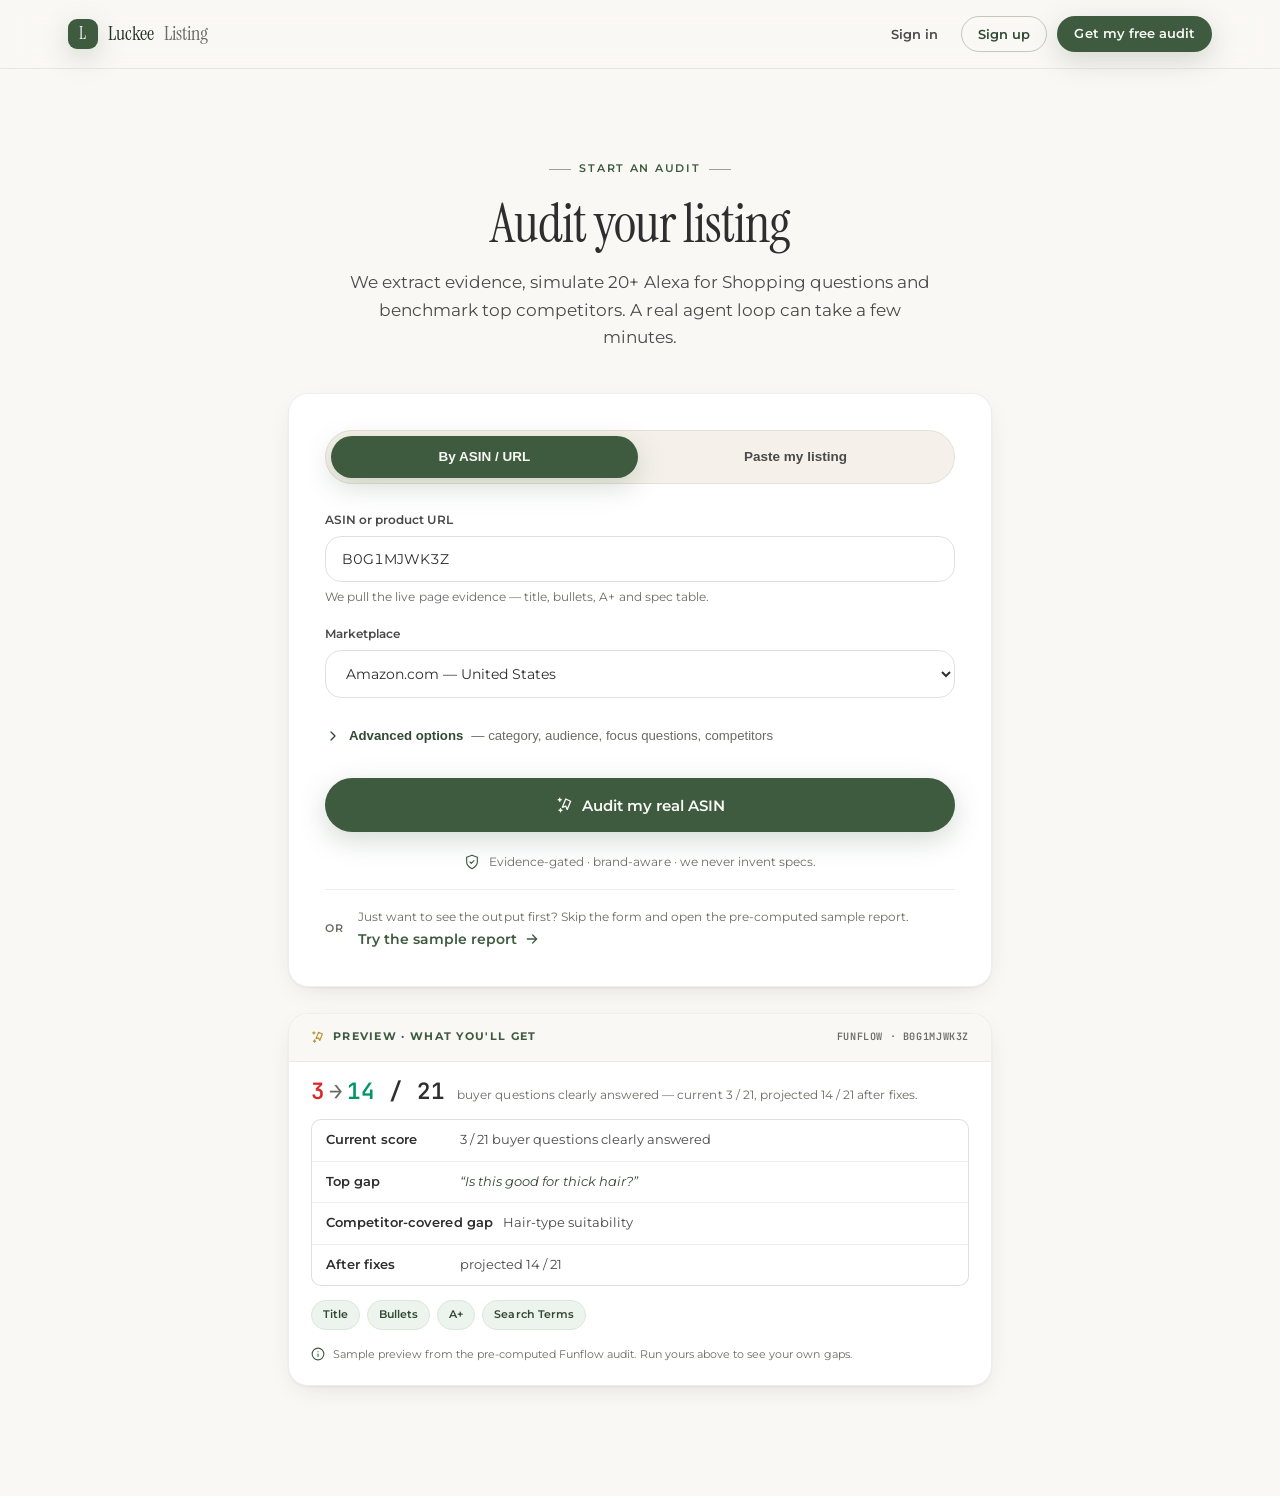
==== commit 2142a527: "Align listing prototype flow and styling" ====
--- a/audit.html
+++ b/audit.html
@@ -265,7 +265,7 @@
         <div class="audit-head" data-reveal>
           <span class="eyebrow">Start an audit</span>
           <h1>Audit your listing</h1>
-          <p class="lede muted">We extract evidence, simulate 20+ Alexa for Shopping questions and benchmark top competitors. A live audit takes ~60–90s.</p>
+          <p class="lede muted">We extract evidence, simulate 20+ Alexa for Shopping questions and benchmark top competitors. A real agent loop can take a few minutes.</p>
         </div>
 
         <div class="audit-card card-pad-lg" data-reveal>
@@ -401,7 +401,7 @@
         <div class="audit-head" data-reveal>
           <span class="eyebrow">Working</span>
           <h1>Analyzing your listing</h1>
-          <p class="lede muted">Pulling real page evidence, simulating shopper questions and benchmarking. This demo runs in a few seconds.</p>
+          <p class="lede muted">Luckee is running the agent loop: pulling page evidence, simulating shopper questions and benchmarking competitors. This can take a few minutes on a real ASIN.</p>
         </div>
 
         <div class="audit-card card-pad-lg" data-reveal>
@@ -422,7 +422,7 @@
             <span class="ev-count" id="ev-count">0 / 6 sections</span>
           </div>
           <div class="ev-rows" id="ev-rows">
-            <div class="ev-placeholder" id="ev-placeholder">Waiting for extraction to begin…</div>
+            <div class="ev-placeholder" id="ev-placeholder">Waiting for the agent loop to attach the first evidence section…</div>
           </div>
         </div>
 
--- a/tokens.css
+++ b/tokens.css
@@ -74,13 +74,9 @@
   letter-spacing: .002em;
 }
 
-/* Organic atmosphere on the light canvas — extremely subtle green wash */
+/* Keep the light canvas quiet; page-specific art direction handles depth. */
 body.has-atmos {
-  background:
-    radial-gradient(120% 80% at 100% 0%, rgba(61,90,62,.05), transparent 55%),
-    radial-gradient(90% 60% at 0% 100%, rgba(201,168,76,.045), transparent 50%),
-    var(--oat-100);
-  background-repeat: no-repeat;
+  background: var(--oat-100);
 }
 
 /* Grain overlay utility (for dark hero blocks) */
@@ -205,7 +201,8 @@
 .ledger-pill.spent { background: var(--neutral-bg); color: var(--muted); border-color: var(--border-soft); }
 .funnel-modal-overlay {
   position: fixed; inset: 0; z-index: 80; display: none; align-items: center; justify-content: center;
-  padding: 22px; background: rgba(28,43,29,.38); backdrop-filter: blur(9px);
+  padding: 16px; background: rgba(28,43,29,.38); backdrop-filter: blur(9px);
+  overflow-y: auto;
 }
 .funnel-modal-overlay.open { display: flex; animation: fadeUp .24s var(--ease); }
 .funnel-modal { width: min(520px, 100%); position: relative; box-shadow: var(--sh-lg); }
@@ -246,19 +243,28 @@
   border: 0; background: transparent; color: var(--muted); font: 600 .68rem var(--sans); cursor: pointer; padding: 0 4px;
 }
 .account-signout:hover { color: var(--forest-700); }
-.auth-modal { width: min(430px, 100%); position: relative; text-align: center; box-shadow: var(--sh-lg); }
+.auth-modal {
+  box-sizing: border-box;
+  width: min(390px, calc(100vw - 32px));
+  max-height: calc(100vh - 32px);
+  overflow-y: auto;
+  position: relative;
+  text-align: center;
+  box-shadow: var(--sh-lg);
+}
+.auth-modal.card-pad-lg { padding: 24px 28px 22px; }
 .auth-logo {
-  width: 52px; height: 52px; border-radius: 16px; display: grid; place-items: center; margin: 0 auto 14px;
-  background: var(--forest-600); color: var(--oat-100); font: 1.7rem var(--serif); box-shadow: var(--sh-brand);
-}
-.auth-modal h2 { font-size: 2rem; margin: 0; }
-.auth-modal > p { margin: 8px auto 0; color: var(--muted); font-size: .86rem; }
+  width: 44px; height: 44px; border-radius: 14px; display: grid; place-items: center; margin: 0 auto 10px;
+  background: var(--forest-600); color: var(--oat-100); font: 1.45rem var(--serif); box-shadow: var(--sh-brand);
+}
+.auth-modal h2 { font-size: 1.55rem; margin: 0; }
+.auth-modal > p { margin: 6px auto 0; color: var(--muted); font-size: .78rem; }
 .auth-google {
-  width: 100%; height: 44px; margin-top: 20px;
+  width: 100%; height: 40px; margin-top: 14px;
   display: inline-flex; align-items: center; justify-content: center; gap: 10px;
   border: 1px solid var(--border); border-radius: var(--r-pill);
   background: var(--card); color: var(--neutral-900);
-  font: 700 .9rem var(--sans); cursor: pointer;
+  font: 700 .84rem var(--sans); cursor: pointer;
   box-shadow: 0 1px 2px rgba(28,43,29,.04);
   transition: transform .15s var(--ease), border-color .15s var(--ease), box-shadow .15s var(--ease);
 }
@@ -273,8 +279,8 @@
   border-radius: 50%; background: #fff; box-shadow: 0 0 0 1px rgba(0,0,0,.04);
 }
 .auth-divider {
-  display: flex; align-items: center; gap: 10px; margin-top: 16px;
-  color: var(--muted); font-size: .68rem; font-weight: 700;
+  display: flex; align-items: center; gap: 10px; margin-top: 12px;
+  color: var(--muted); font-size: .64rem; font-weight: 700;
   letter-spacing: .08em; text-transform: uppercase;
 }
 .auth-divider::before,
@@ -282,22 +288,24 @@
   content: ""; height: 1px; flex: 1; background: var(--border-soft);
 }
 .auth-tabs {
-  display: grid; grid-template-columns: 1fr 1fr; gap: 4px; padding: 4px; margin-top: 14px;
+  display: grid; grid-template-columns: 1fr 1fr; gap: 4px; padding: 4px; margin-top: 10px;
   border-radius: var(--r-pill); background: var(--oat-200); border: 1px solid var(--border-soft);
 }
 .auth-tabs button {
-  height: 34px; border: 0; border-radius: var(--r-pill); background: transparent; color: var(--neutral-700);
-  font: 700 .82rem var(--sans); cursor: pointer;
+  height: 32px; border: 0; border-radius: var(--r-pill); background: transparent; color: var(--neutral-700);
+  font: 700 .8rem var(--sans); cursor: pointer;
 }
 .auth-tabs button.is-active { background: var(--forest-600); color: var(--oat-100); box-shadow: var(--sh-brand); }
-.auth-panel { margin-top: 18px; text-align: left; }
-.auth-panel label { display: block; margin-top: 12px; color: var(--neutral-700); font-size: .78rem; font-weight: 700; }
-.auth-panel .input { margin-top: 6px; height: 42px; padding: 10px 13px; font-size: .86rem; }
+.auth-panel { margin-top: 12px; text-align: left; }
+.auth-panel label { display: block; margin-top: 9px; color: var(--neutral-700); font-size: .72rem; font-weight: 700; }
+.auth-panel .input { margin-top: 5px; height: 38px; padding: 8px 12px; font-size: .82rem; }
+.auth-grid { display: grid; grid-template-columns: repeat(2, minmax(0, 1fr)); column-gap: 10px; row-gap: 0; }
 .auth-inline { display: grid; grid-template-columns: minmax(0, 1fr) auto; gap: 8px; align-items: end; margin-top: 6px; }
 .auth-inline .input { margin-top: 0; }
-.auth-row { display: flex; justify-content: flex-end; margin: 10px 0 14px; }
-.auth-row a { color: var(--forest-600); font-size: .78rem; font-weight: 600; }
-.auth-legal { margin-top: 12px !important; font-size: .72rem !important; color: var(--muted) !important; line-height: 1.45 !important; text-align: center; }
+.auth-row { display: flex; justify-content: flex-end; margin: 8px 0 12px; }
+.auth-row a { color: var(--forest-600); font-size: .72rem; font-weight: 600; }
+.auth-panel .btn-block { height: 40px; margin-top: 12px; }
+.auth-legal { margin-top: 10px !important; font-size: .68rem !important; color: var(--muted) !important; line-height: 1.35 !important; text-align: center; }
 
 /* ---- Top navigation ---- */
 .nav {
@@ -418,7 +426,8 @@
   .funnel-modal-actions .btn { width: 100%; }
   .account-copy, .account-signout, .account-auth .btn-outline { display: none; }
   .nav-actions, .app-actions { gap: 7px; }
-  .auth-modal { padding: 30px 22px !important; }
+  .auth-modal { padding: 22px 18px 20px !important; }
+  .auth-grid { grid-template-columns: 1fr; }
 }
 
 /* ---- Footer ---- */
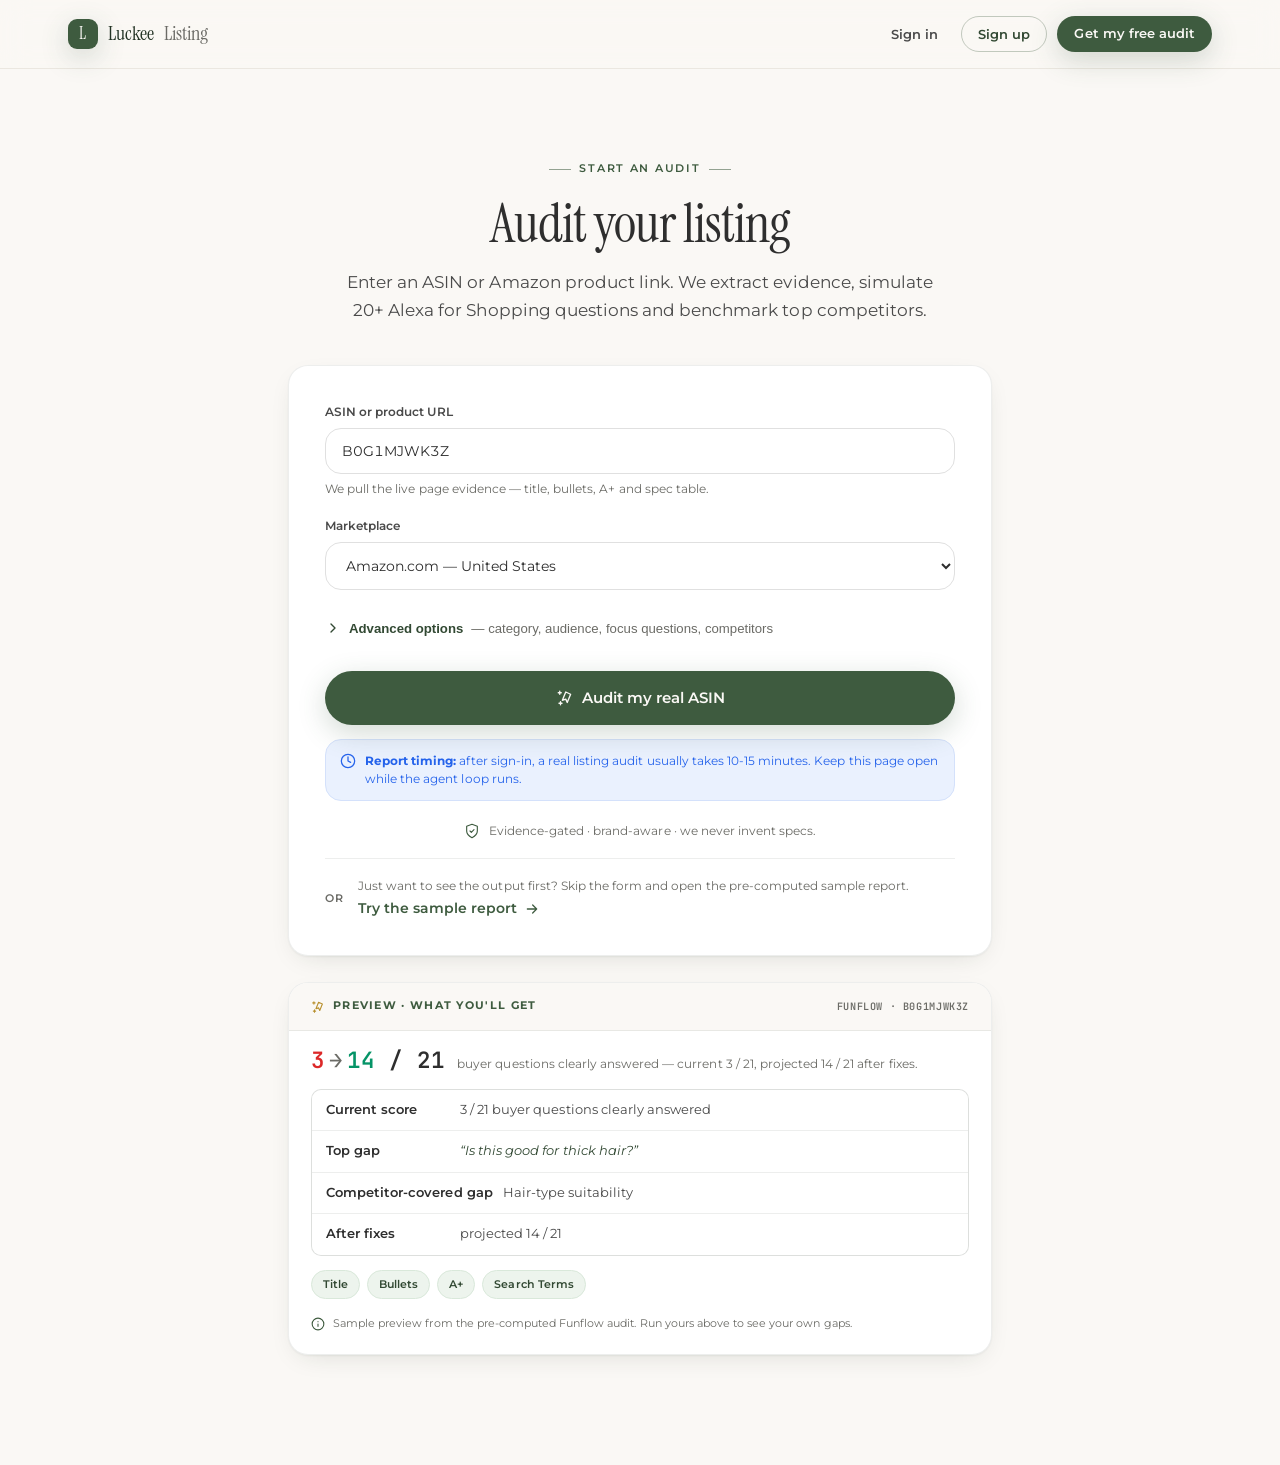
==== commit c6b858e7: "Simplify audit entry and clarify timing" ====
--- a/audit.html
+++ b/audit.html
@@ -48,23 +48,22 @@
       box-shadow: var(--b-shadow-card);
     }
 
-    /* ---- Mode toggle ---- */
-    .mode-tabs {
-      background: var(--oat-200); border: 1px solid var(--b-hair);
-      border-radius: var(--r-pill); padding: 5px; gap: 4px;
-    }
-    .mode-tabs .tab {
-      flex: 1; justify-content: center; height: 42px; font-size: .9rem;
-      transition: background .18s var(--b-ease), color .18s var(--b-ease), box-shadow .18s var(--b-ease), transform .12s var(--b-ease);
-    }
-    .mode-tabs .tab:not(.tab-active):hover { background: rgba(255,255,255,.7); color: var(--forest-700); }
-    .mode-tabs .tab:active { transform: scale(.985); }
-
-    .mode-block[hidden] { display: none; }
-    .mode-block { animation: audFade .4s var(--b-ease) both; }
     @keyframes audFade { from { opacity: 0; transform: translateY(6px); } to { opacity: 1; transform: none; } }
 
     .field-help { font-size: .78rem; color: var(--muted); margin: 7px 0 0; line-height: 1.45; }
+    .run-time-note {
+      display: flex; align-items: flex-start; gap: 9px;
+      margin-top: 14px; padding: 12px 14px; border-radius: var(--r-input);
+      background: var(--info-bg); border: 1px solid #d4e1fb;
+      color: var(--info-600); font-size: .82rem; line-height: 1.5;
+      transition: box-shadow .22s var(--b-ease), transform .22s var(--b-ease);
+    }
+    .run-time-note svg { flex-shrink: 0; margin-top: 1px; }
+    .run-time-note b { font-weight: 700; }
+    .run-time-note.is-active {
+      transform: translateY(-1px);
+      box-shadow: 0 12px 34px -22px rgba(37,99,235,.55);
+    }
 
     /* ---- Advanced options ---- */
     .adv-toggle {
@@ -241,7 +240,7 @@
     /* scroll-reveal is provided by app.js (data-reveal → .reveal/fadeUp);
        only neutralize page-local entry animations under reduced-motion. */
     @media (prefers-reduced-motion: reduce) {
-      .mode-block, .adv-body { animation: none !important; opacity: 1 !important; transform: none !important; }
+      .adv-body { animation: none !important; opacity: 1 !important; transform: none !important; }
     }
 
     @media (max-width: 768px) {
@@ -265,63 +264,25 @@
         <div class="audit-head" data-reveal>
           <span class="eyebrow">Start an audit</span>
           <h1>Audit your listing</h1>
-          <p class="lede muted">We extract evidence, simulate 20+ Alexa for Shopping questions and benchmark top competitors. A real agent loop can take a few minutes.</p>
+          <p class="lede muted">Enter an ASIN or Amazon product link. We extract evidence, simulate 20+ Alexa for Shopping questions and benchmark top competitors.</p>
         </div>
 
         <div class="audit-card card-pad-lg" data-reveal>
-          <!-- mode toggle -->
-          <div class="tabs mode-tabs" role="tablist">
-            <button class="tab tab-active" id="mode-asin" type="button" role="tab" aria-selected="true">By ASIN / URL</button>
-            <button class="tab" id="mode-paste" type="button" role="tab" aria-selected="false">Paste my listing</button>
-          </div>
-
-          <div style="margin-top:26px">
-            <!-- MODE 1 — ASIN / URL -->
-            <div class="mode-block" id="block-asin">
-              <div class="field">
-                <label class="label" for="asin">ASIN or product URL</label>
-                <input class="input mono" id="asin" type="text" value="B0G1MJWK3Z" placeholder="B0… or https://www.amazon.com/dp/…">
-                <p class="field-help">We pull the live page evidence — title, bullets, A+ and spec table.</p>
-              </div>
-              <div class="field">
-                <label class="label" for="marketplace">Marketplace</label>
-                <select class="select" id="marketplace">
-                  <option value="US" selected>Amazon.com — United States</option>
-                  <option value="UK">Amazon.co.uk — United Kingdom</option>
-                  <option value="DE">Amazon.de — Germany</option>
-                  <option value="JP">Amazon.co.jp — Japan</option>
-                  <option value="CA">Amazon.ca — Canada</option>
-                </select>
-              </div>
+          <div>
+            <div class="field">
+              <label class="label" for="asin">ASIN or product URL</label>
+              <input class="input mono" id="asin" type="text" value="B0G1MJWK3Z" placeholder="B0… or https://www.amazon.com/dp/…">
+              <p class="field-help">We pull the live page evidence — title, bullets, A+ and spec table.</p>
             </div>
-
-            <!-- MODE 2 — PASTE -->
-            <div class="mode-block" id="block-paste" hidden>
-              <div class="field">
-                <label class="label" for="p-title">Title</label>
-                <input class="input" id="p-title" type="text" placeholder="Your product title">
-              </div>
-              <div class="field">
-                <label class="label" for="p-bullets">Bullet points <span class="muted" style="font-weight:400">(one per line)</span></label>
-                <textarea class="textarea" id="p-bullets" placeholder="Bullet 1&#10;Bullet 2&#10;Bullet 3…"></textarea>
-              </div>
-              <div class="field">
-                <label class="label" for="p-desc">Description</label>
-                <textarea class="textarea" id="p-desc" placeholder="Product description"></textarea>
-              </div>
-              <div class="field">
-                <label class="label" for="p-aplus">A+ copy</label>
-                <textarea class="textarea" id="p-aplus" placeholder="A+ / EBC module copy"></textarea>
-              </div>
-              <div class="field">
-                <label class="label">A+ screenshots</label>
-                <div class="upload-dropzone" id="dropzone">
-                  <div class="row" style="justify-content:center;gap:10px">
-                    <svg width="22" height="22" viewBox="0 0 24 24" fill="none" stroke="currentColor" stroke-width="1.6" stroke-linecap="round" stroke-linejoin="round"><rect x="3" y="3" width="18" height="18" rx="3"/><circle cx="8.5" cy="8.5" r="1.5"/><path d="m21 15-5-5L5 21"/></svg>
-                    <span>Drop screenshots or click to upload</span>
-                  </div>
-                </div>
-              </div>
+            <div class="field">
+              <label class="label" for="marketplace">Marketplace</label>
+              <select class="select" id="marketplace">
+                <option value="US" selected>Amazon.com — United States</option>
+                <option value="UK">Amazon.co.uk — United Kingdom</option>
+                <option value="DE">Amazon.de — Germany</option>
+                <option value="JP">Amazon.co.jp — Japan</option>
+                <option value="CA">Amazon.ca — Canada</option>
+              </select>
             </div>
 
             <!-- ADVANCED OPTIONS -->
@@ -363,6 +324,10 @@
               <svg width="18" height="18" viewBox="0 0 24 24" fill="none" stroke="currentColor" stroke-width="1.8" stroke-linecap="round" stroke-linejoin="round"><path d="M5 3v4M3 5h4M6 17v4M4 19h4"/><path d="M13 4 8.5 15 13 13.5 15 18l4.5-11L13 4Z"/></svg>
               Audit my real ASIN
             </button>
+            <div class="run-time-note" id="run-time-note" role="note">
+              <svg width="16" height="16" viewBox="0 0 24 24" fill="none" stroke="currentColor" stroke-width="1.9" stroke-linecap="round" stroke-linejoin="round" aria-hidden="true"><circle cx="12" cy="12" r="10"/><path d="M12 6v6l4 2"/></svg>
+              <span><b>Report timing:</b> after sign-in, a real listing audit usually takes 10-15 minutes. Keep this page open while the agent loop runs.</span>
+            </div>
 
             <div class="reassure">
               <svg width="16" height="16" viewBox="0 0 24 24" fill="none" stroke="currentColor" stroke-width="1.7" stroke-linecap="round" stroke-linejoin="round"><path d="M12 22s8-4 8-10V5l-8-3-8 3v7c0 6 8 10 8 10Z"/><path d="m9 12 2 2 4-4"/></svg>
@@ -401,7 +366,7 @@
         <div class="audit-head" data-reveal>
           <span class="eyebrow">Working</span>
           <h1>Analyzing your listing</h1>
-          <p class="lede muted">Luckee is running the agent loop: pulling page evidence, simulating shopper questions and benchmarking competitors. This can take a few minutes on a real ASIN.</p>
+          <p class="lede muted">Luckee is running the agent loop: pulling page evidence, simulating shopper questions and benchmarking competitors. A real listing audit usually takes 10-15 minutes.</p>
         </div>
 
         <div class="audit-card card-pad-lg" data-reveal>
@@ -409,7 +374,7 @@
             <span class="live-dot"></span>
             <span class="mono">Analyzing <strong id="prog-asin">B0G1MJWK3Z</strong> · <span id="prog-mkt">US</span></span>
           </div>
-          <p class="progress-sub">Evidence-gated pipeline running — every finding will be traced to extracted page evidence. Keep this page open; the report appears when the loop finishes.</p>
+          <p class="progress-sub">Evidence-gated pipeline running — every finding will be traced to extracted page evidence. Keep this page open for the 10-15 minute report run.</p>
           <div class="demo-note" id="demo-note" style="display:none"></div>
 
           <div class="phase-list" id="phase-list"></div>
@@ -557,23 +522,6 @@
         });
       }
 
-      /* ============================ MODE TOGGLE ============================ */
-      const modeAsin = document.getElementById('mode-asin');
-      const modePaste = document.getElementById('mode-paste');
-      const blockAsin = document.getElementById('block-asin');
-      const blockPaste = document.getElementById('block-paste');
-
-      function setMode(paste) {
-        modeAsin.classList.toggle('tab-active', !paste);
-        modePaste.classList.toggle('tab-active', paste);
-        modeAsin.setAttribute('aria-selected', String(!paste));
-        modePaste.setAttribute('aria-selected', String(paste));
-        blockAsin.hidden = paste;
-        blockPaste.hidden = !paste;
-      }
-      modeAsin.addEventListener('click', () => setMode(false));
-      modePaste.addEventListener('click', () => setMode(true));
-
       /* ============================ ADVANCED ============================ */
       const advToggle = document.getElementById('adv-toggle');
       const advBody = document.getElementById('adv-body');
@@ -585,14 +533,11 @@
         if (!open) requestAnimationFrame(() => advBody.scrollIntoView({ behavior: 'smooth', block: 'nearest' }));
       });
 
-      /* dropzone is decorative — click acknowledges */
-      const dz = document.getElementById('dropzone');
-      if (dz) dz.addEventListener('click', () => { /* prototype: no real upload */ });
-
       /* ============================ RUN → STATE B ============================ */
       const formEl = document.getElementById('audit-form');
       const progEl = document.getElementById('audit-progress');
       const runBtn = document.getElementById('run');
+      const runTimeNote = document.getElementById('run-time-note');
 
       const PHASES = [
         { label: 'Extracting listing evidence', meta: 'title · bullets · A+ · spec table' },
@@ -720,35 +665,27 @@
       }
 
       function startAuditAfterAuth() {
-        const pasteMode = !blockPaste.hidden;
-
-        // ---- light validation ----
-        if (!pasteMode) {
-          const asinInput = document.getElementById('asin');
-          if (!asinInput.value.trim()) return fieldError(asinInput, 'Enter an ASIN or Amazon URL to audit.');
-        } else {
-          const titleInput = document.getElementById('p-title');
-          if (!titleInput.value.trim()) return fieldError(titleInput, 'Paste at least your product title to run a copy diagnosis.');
-        }
+        const asinInput = document.getElementById('asin');
+        if (!asinInput.value.trim()) return fieldError(asinInput, 'Enter an ASIN or Amazon URL to audit.');
 
         // reflect chosen ASIN / marketplace in the progress header
         const asinVal = (document.getElementById('asin').value || 'B0G1MJWK3Z').trim();
         const mktVal = document.getElementById('marketplace').value || 'US';
-        document.getElementById('prog-asin').textContent = pasteMode ? D.product.asin : asinVal;
-        document.getElementById('prog-mkt').textContent = pasteMode ? D.product.country : mktVal;
+        document.getElementById('prog-asin').textContent = asinVal;
+        document.getElementById('prog-mkt').textContent = mktVal;
 
         // ---- honest demo note — always shown so users are never misled ----
         // In this prototype every input resolves to the same pre-computed sample audit.
         const demo = document.getElementById('demo-note');
-        const isSample = !pasteMode && asinVal.toUpperCase().includes(D.product.asin);
+        const isSample = asinVal.toUpperCase().includes(D.product.asin);
         if (demo) {
           const di = '<svg class="di" width="16" height="16" viewBox="0 0 24 24" fill="none" stroke="currentColor" stroke-width="1.9" stroke-linecap="round" stroke-linejoin="round" aria-hidden="true"><circle cx="12" cy="12" r="10"/><path d="M12 16v-4M12 8h.01"/></svg>';
           demo.style.display = 'flex';
           if (isSample) {
-            demo.innerHTML = di + '<span><b>Agent loop running.</b> Production waits a few minutes while the real audit runs. This prototype accelerates the wait and then opens the pre-computed sample for '
+            demo.innerHTML = di + '<span><b>Agent loop running.</b> Real listing audits usually take 10-15 minutes after sign-in. This prototype accelerates the wait and then opens the pre-computed sample for '
               + L.esc(D.product.brand) + ' (' + L.esc(D.product.asin) + ' · ' + L.esc(D.product.country) + ').</span>';
           } else {
-            demo.innerHTML = di + '<span><b>Agent loop running.</b> Real ASIN audits can take a few minutes. This prototype accelerates the wait and then shows the pre-computed sample audit for '
+            demo.innerHTML = di + '<span><b>Agent loop running.</b> Real listing audits usually take 10-15 minutes after sign-in. This prototype accelerates the wait and then shows the pre-computed sample audit for '
               + L.esc(D.product.brand) + ' (' + L.esc(D.product.asin) + ' · ' + L.esc(D.product.country) + '), so the report content is sample data.</span>';
           }
         }
@@ -760,15 +697,12 @@
       }
 
       runBtn.addEventListener('click', () => {
-        const pasteMode = !blockPaste.hidden;
-
-        if (!pasteMode) {
-          const asinInput = document.getElementById('asin');
-          if (!asinInput.value.trim()) return fieldError(asinInput, 'Enter an ASIN or Amazon URL to audit.');
-        } else {
-          const titleInput = document.getElementById('p-title');
-          if (!titleInput.value.trim()) return fieldError(titleInput, 'Paste at least your product title to run a copy diagnosis.');
+        if (runTimeNote) {
+          runTimeNote.classList.add('is-active');
+          setTimeout(() => runTimeNote.classList.remove('is-active'), 1300);
         }
+        const asinInput = document.getElementById('asin');
+        if (!asinInput.value.trim()) return fieldError(asinInput, 'Enter an ASIN or Amazon URL to audit.');
 
         if (!L.funnel.getState().signedIn) {
           L.showAuthModal({
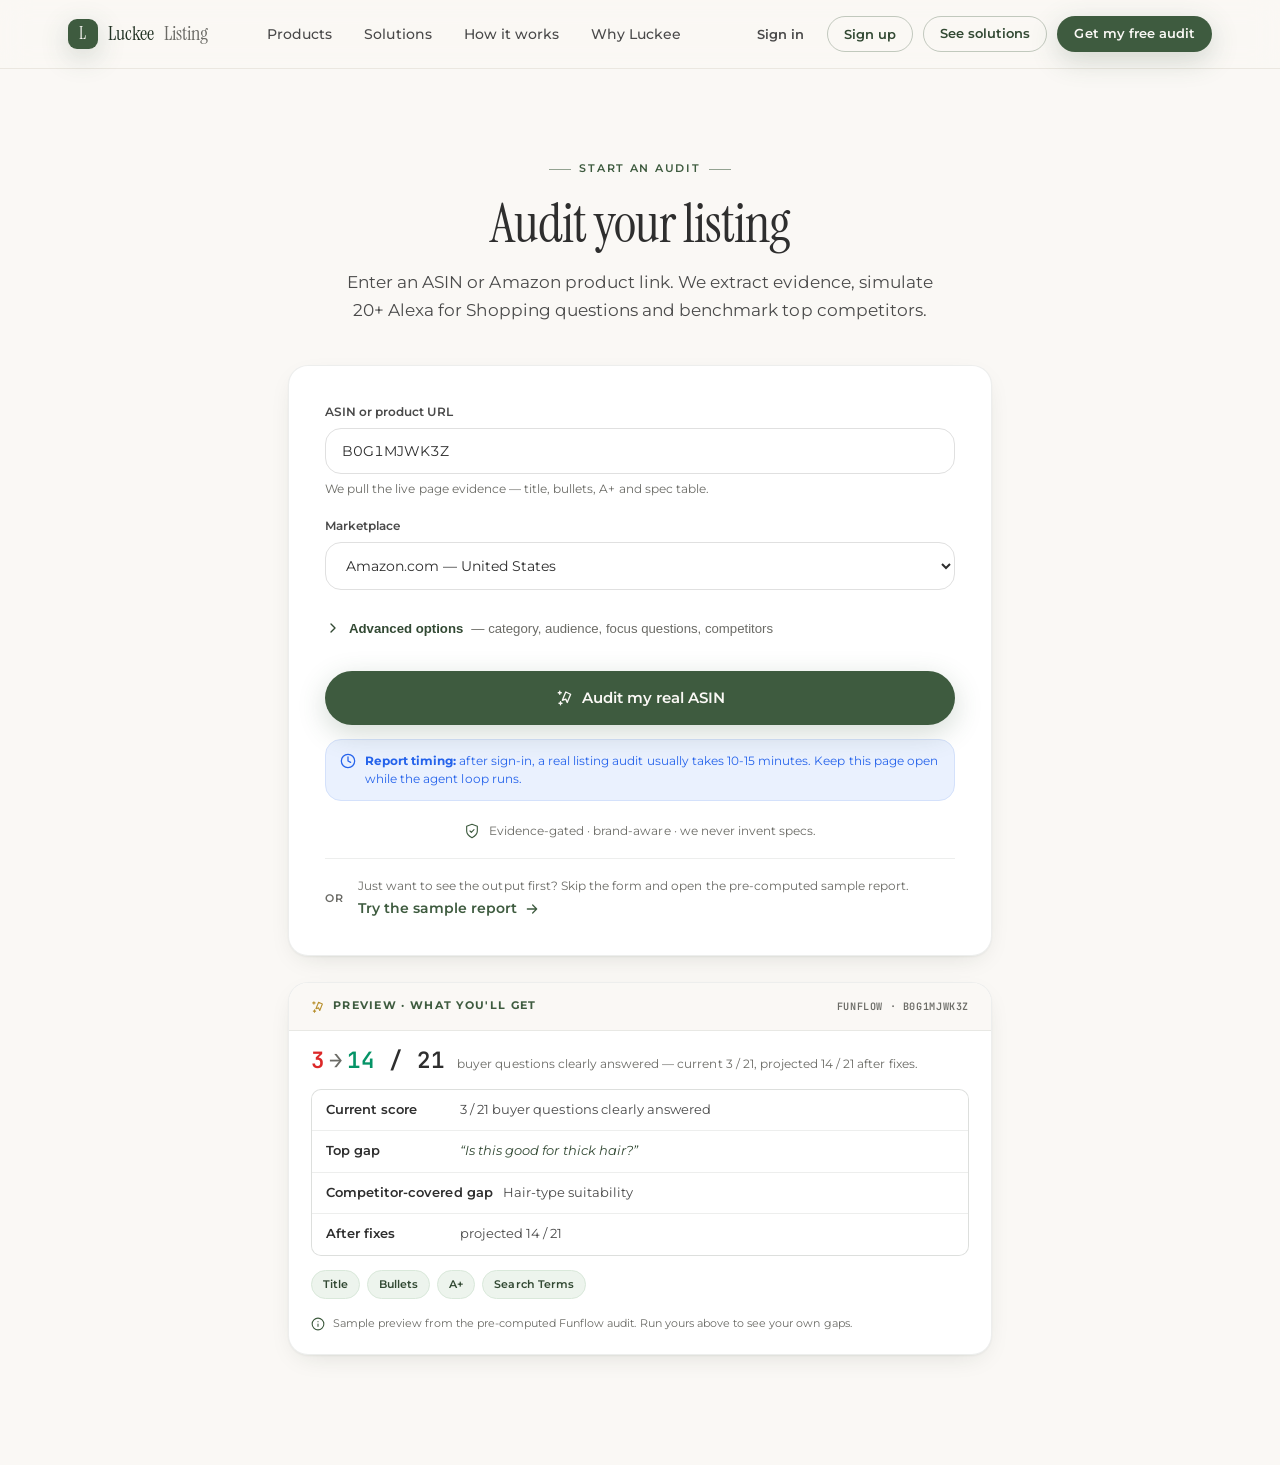
==== commit c0b900d0: "Listing prototype: official-site top nav (Products/Solutions mega, How it works, Why Luckee) Replace" ====
--- a/audit.html
+++ b/audit.html
@@ -417,7 +417,8 @@
       const L = window.Luckee;
 
       /* ---- inject marketing nav ---- */
-      document.getElementById('nav').innerHTML = L.topNav('');
+      document.getElementById('nav').innerHTML = L.topNav('listing');
+      L.wireMarketingNav();
       L.bootstrapFunnelPage();
 
       /* ---- prefill ASIN from ?asin= ---- */
--- a/tokens.css
+++ b/tokens.css
@@ -513,3 +513,77 @@
 @media (max-width: 460px) {
   .footer-grid { grid-template-columns: 1fr; }
 }
+
+/* ---- Official-style center nav (mega menus + mobile drawer) ---- */
+.nav-inner { gap: 18px; }
+.nav-list { display: flex; align-items: center; justify-content: center; gap: 4px; margin: 0; padding: 0; list-style: none; }
+.nav-item { position: relative; }
+.nav-link {
+  display: inline-flex; align-items: center; gap: 6px; height: 40px; padding: 0 14px;
+  border-radius: var(--r-pill); font-size: .9rem; font-weight: 500; color: var(--neutral-700);
+  transition: color .15s var(--ease), background .15s var(--ease), box-shadow .15s var(--ease);
+}
+.nav-item:hover > .nav-link,
+.nav-item:focus-within > .nav-link,
+.nav-item.mega-open > .nav-link,
+.nav-link:hover {
+  color: var(--oat-100); background: var(--forest-600);
+  box-shadow: 0 12px 28px -14px rgba(61,90,62,.55);
+}
+.nav-item::after {
+  content: ""; position: absolute; top: 100%; left: 50%; transform: translateX(-50%);
+  width: min(620px, calc(100vw - 48px)); height: 18px;
+}
+.mega {
+  position: absolute; top: calc(100% + 14px); left: 50%;
+  transform: translateX(-50%) translateY(8px);
+  width: min(640px, calc(100vw - 48px));
+  display: grid; grid-template-columns: 1fr 1fr; gap: 6px;
+  background: var(--card); border: 1px solid var(--border-soft); border-radius: var(--r-card);
+  box-shadow: var(--sh-lg); padding: 14px; z-index: 45;
+  opacity: 0; visibility: hidden; pointer-events: none;
+  transition: opacity .2s var(--ease), transform .2s var(--ease), visibility .2s;
+}
+.nav-item:hover .mega, .nav-item:focus-within .mega, .nav-item.mega-open .mega {
+  opacity: 1; visibility: visible; pointer-events: auto;
+  transform: translateX(-50%) translateY(0);
+}
+.mega a {
+  display: flex; flex-direction: column; gap: 4px; padding: 14px 16px; border-radius: 14px;
+  border: 1px solid transparent; transition: background .15s var(--ease), border-color .15s var(--ease);
+}
+.mega a:hover { background: var(--forest-050); border-color: var(--forest-100); }
+.mega a strong { font-size: .92rem; font-weight: 600; color: var(--forest-800); }
+.mega a span { font-size: .8rem; color: var(--muted); line-height: 1.5; }
+
+.nav-toggle {
+  display: none; width: 42px; height: 42px; border-radius: 12px;
+  border: 1px solid var(--border-soft); background: var(--card); color: var(--forest-700);
+  cursor: pointer; align-items: center; justify-content: center; padding: 0;
+}
+.nav-toggle svg { pointer-events: none; }
+
+.mobile-menu {
+  position: fixed; inset: 0; z-index: 55; background: rgba(28,43,29,.5); backdrop-filter: blur(4px);
+  opacity: 0; visibility: hidden; transition: opacity .25s var(--ease), visibility .25s;
+}
+.mobile-menu.open { opacity: 1; visibility: visible; }
+.mobile-menu-panel {
+  position: absolute; top: 0; right: 0; height: 100%; width: min(360px, 86vw);
+  background: var(--oat-100); box-shadow: var(--sh-lg); padding: 22px;
+  display: flex; flex-direction: column; gap: 8px;
+  transform: translateX(100%); transition: transform .3s var(--ease);
+  overflow-y: auto;
+}
+.mobile-menu.open .mobile-menu-panel { transform: none; }
+.mobile-menu-panel .mm-head { display: flex; align-items: center; justify-content: space-between; margin-bottom: 12px; }
+.mobile-menu-panel a { padding: 13px 14px; border-radius: 12px; font-weight: 500; color: var(--neutral-700); }
+.mobile-menu-panel a:hover { background: var(--forest-050); color: var(--forest-700); }
+.mobile-menu-panel .mm-group-label { font-size: .68rem; font-weight: 700; letter-spacing: .12em; text-transform: uppercase; color: var(--muted); padding: 14px 14px 4px; }
+.mobile-menu-panel .mm-actions { margin-top: 16px; display: flex; flex-direction: column; gap: 10px; }
+.mm-close { width: 42px; height: 42px; border-radius: 12px; border: 1px solid var(--border-soft); background: var(--card); color: var(--forest-700); cursor: pointer; display: grid; place-items: center; padding: 0; }
+
+@media (max-width: 880px) {
+  .nav-list, .nav-see-solutions { display: none; }
+  .nav-toggle { display: inline-flex; }
+}
